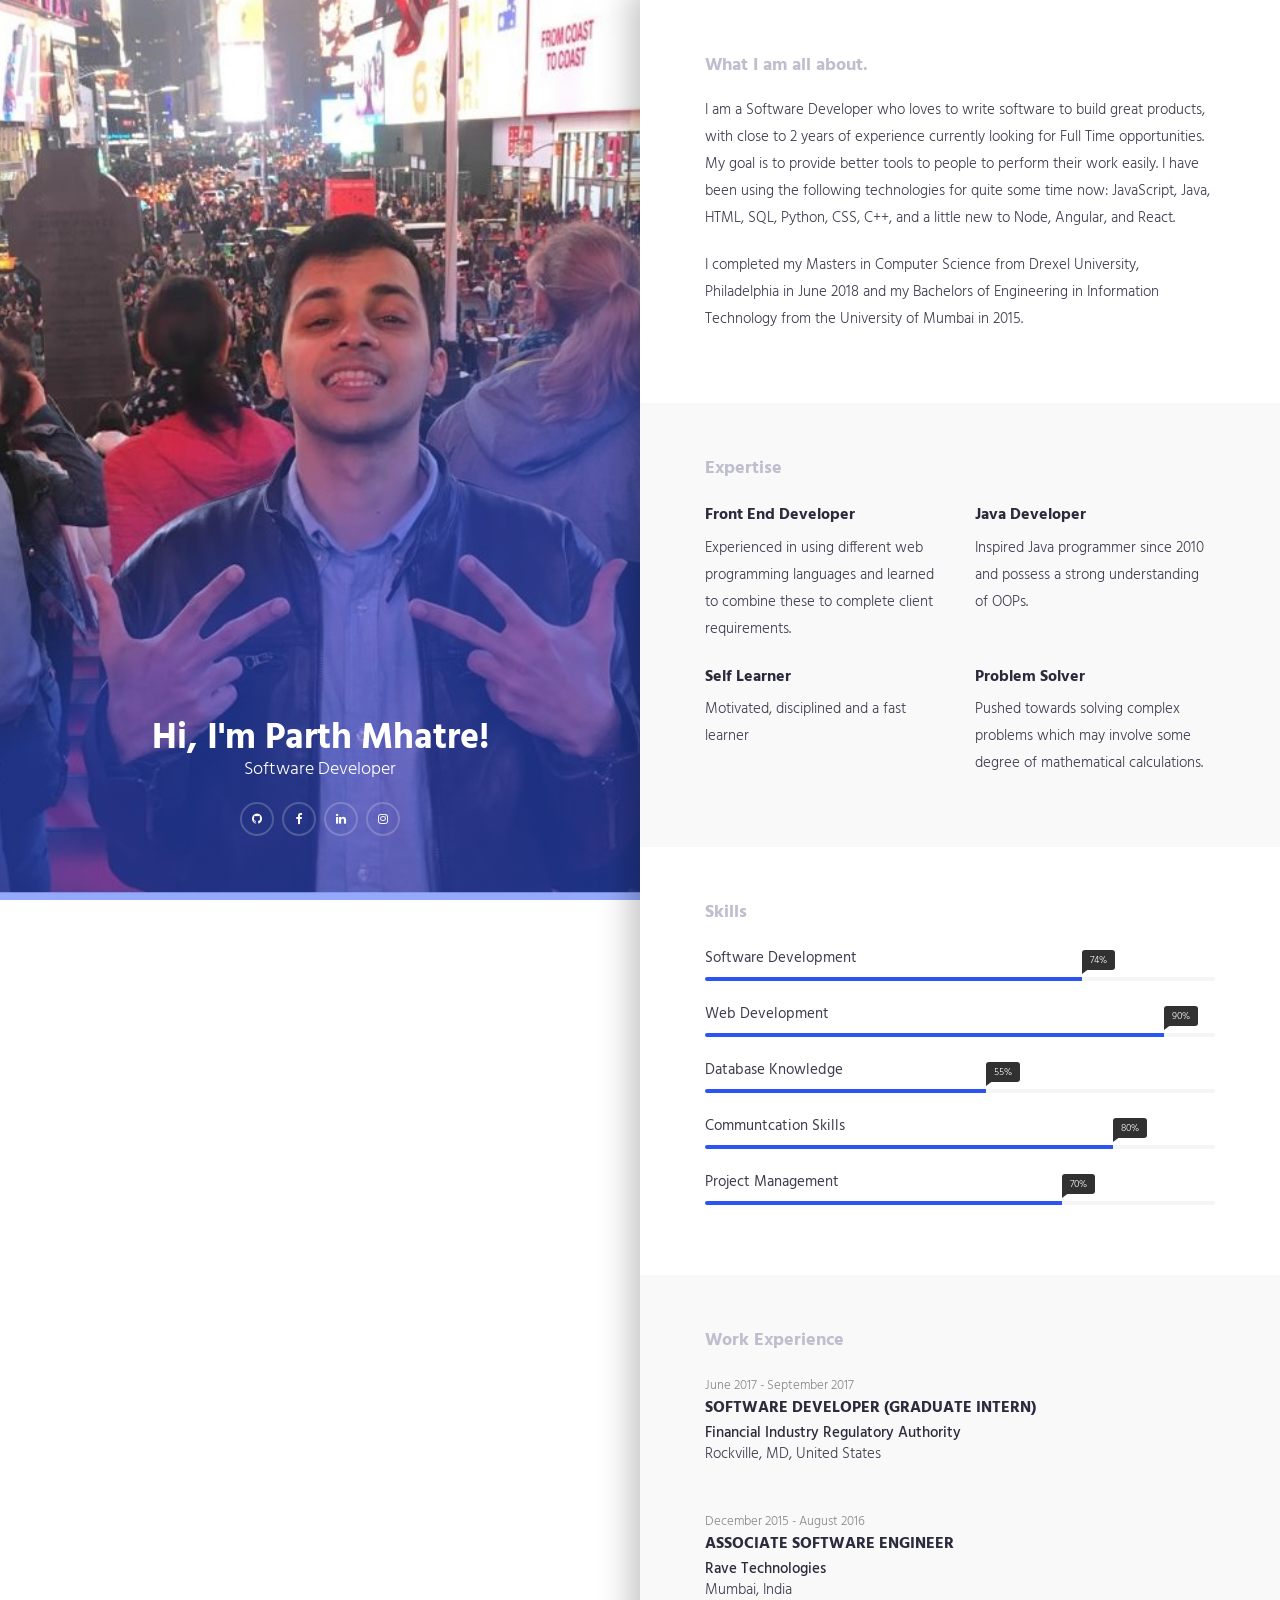
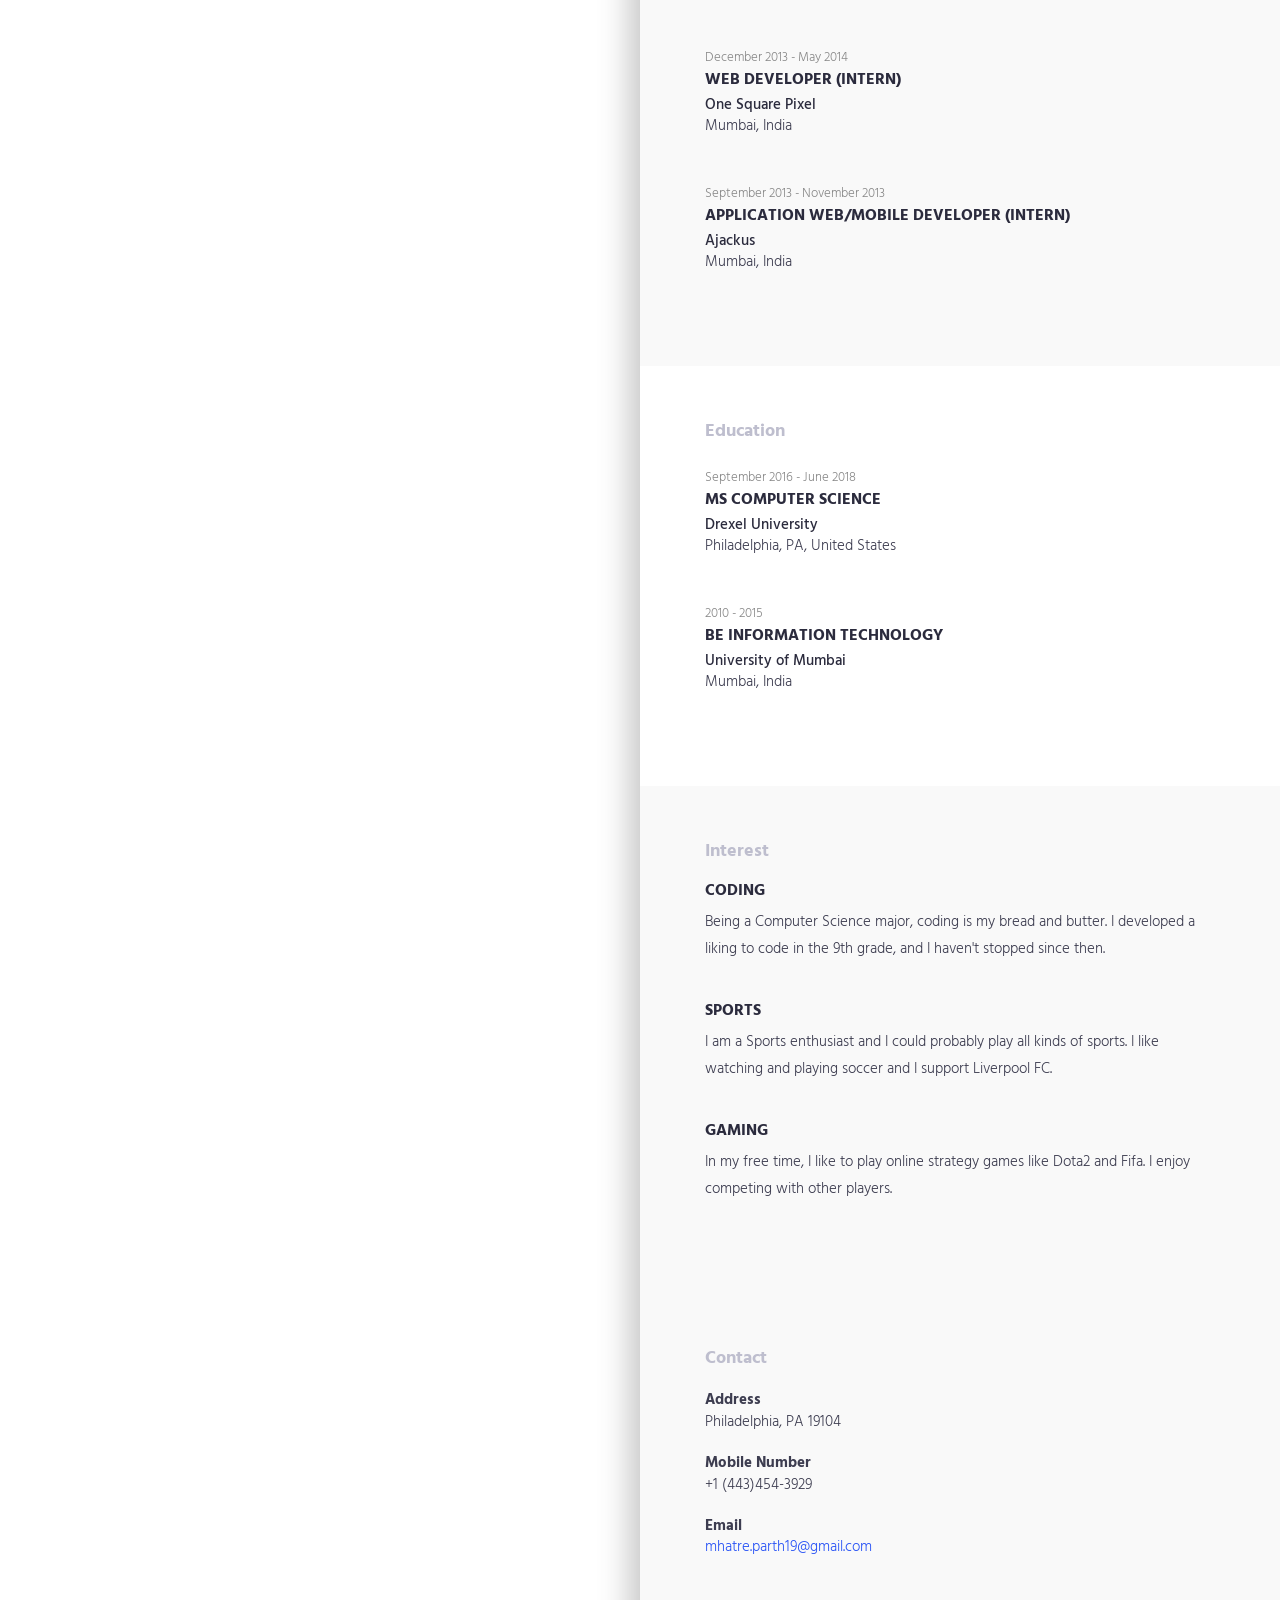
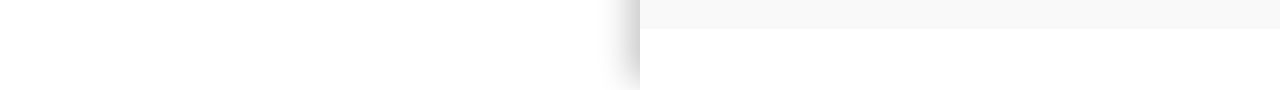
==== index.html @ d04bbd19 "Information change" ====
<!DOCTYPE html>
<html>
<head>
    <meta charset="utf-8">
    <meta http-equiv="X-UA-Compatible" content="IE=edge">
    <meta name="viewport" content="width=device-width, initial-scale=1">
    <!-- The above 3 meta tags *must* come first in the head; any other head content must come *after* these tags -->
    <title>Online CV - Parth Mhatre</title>

    <!-- favicon -->
    <link href="favicon.png" rel=icon>

    <!-- web-fonts -->
    <link href="https://fonts.googleapis.com/css?family=Hind:300,400,500,600,700" rel="stylesheet">

    <!-- font-awesome -->
    <link href="css/font-awesome.min.css" rel="stylesheet">

    <!-- Bootstrap -->
    <link href="css/bootstrap.min.css" rel="stylesheet">

    <!-- Style CSS -->
    <link href="css/style.css" rel="stylesheet">

    <!-- HTML5 shim and Respond.js for IE8 support of HTML5 elements and media queries -->
    <!-- WARNING: Respond.js doesn't work if you view the page via file:// -->
    <!--[if lt IE 9]>
    <script src="https://oss.maxcdn.com/html5shiv/3.7.2/html5shiv.min.js"></script>
    <script src="https://oss.maxcdn.com/respond/1.4.2/respond.min.js"></script>
    <![endif]-->
</head>
<body id="page-top" data-spy="scroll" data-target=".navbar">
<div id="main-wrapper">
<!-- Page Preloader -->
<div id="preloader">
    <div id="status">
        <div class="status-mes"></div>
    </div>
</div>

<div class="columns-block">
<div class="left-col-block blocks">
    <header class="header">
        <div class="content text-center">
            <h1>Hi, I'm Parth Mhatre!</h1>

            <p class="lead">Software Developer</p>
            <ul class="social-icon">
                <li><a href="https://www.github.com/parthmhatre"><i class="fa fa-github" aria-hidden="true"></i></a></li>
                <li><a href="https://www.facebook.com/parth.mhatre"><i class="fa fa-facebook" aria-hidden="true"></i></a></li>
                <li><a href="https://www.linkedin.com/in/parthmhatre"><i class="fa fa-linkedin" aria-hidden="true"></i></a></li>
                <li><a href="https://www.instagram.com/parthmhatre"><i class="fa fa-instagram" aria-hidden="true"></i></a></li>
            </ul>
        </div>
        <div class="profile-img"></div>
    </header>
    <!-- .header-->
</div>


<div class="right-col-block blocks">
<section class="intro section-wrapper">
    <div class="container-fluid">
        <div class="row">
            <div class="col-md-12">
                <div class="section-title">
                    <h2>What I am all about.</h2>
                </div>
            </div>
            <div class="col-md-12">
                <p>
                    I am a Software Developer who loves to write software to build great products, with close to 2 years of experience currently looking for Full Time opportunities. My goal is to provide better tools to people to perform their work easily. I have been using the following technologies for quite some time now: JavaScript, Java, HTML, SQL, Python, CSS, C++, and a little new to Node, Angular, and React. 

                </p>

                <p>
                    I completed my Masters in Computer Science from Drexel University, Philadelphia in June 2018 and my Bachelors of Engineering in Information Technology from the University of Mumbai in 2015. 
                </p>
            </div>
        </div>
    </div>
</section>


<section class="expertise-wrapper section-wrapper gray-bg">
    <div class="container-fluid">
        <div class="row">
            <div class="col-md-12">
                <div class="section-title">
                    <h2>Expertise</h2>
                </div>
            </div>
        </div>
        <!-- .row -->

        <div class="row">
            <div class="col-md-6">
                <div class="expertise-item">
                    <h3>Front End Developer</h3>
                    <p>Experienced in using different web programming languages and learned to combine these to complete client requirements.</p>
                </div>
            </div>
            <div class="col-md-6">
                <div class="expertise-item">
                    <h3>Java Developer</h3>
                    <p>Inspired Java programmer since 2010 and possess a strong understanding of OOPs.</p>
                </div>
            </div>
        </div>
        <!-- .row -->
        <div class="row">
            <div class="col-md-6">
                <div class="expertise-item">
                    <h3>Self Learner</h3>
                    <p>Motivated, disciplined and a fast learner</p>
                </div>
            </div>

            <div class="col-md-6">
                <div class="expertise-item">
                    <h3>Problem Solver</h3>
                    <p>Pushed towards solving complex problems which may involve some degree of mathematical calculations.</p>
                </div>
            </div>
        </div>
        <!-- .row -->
    </div>
    <!--.container-fluid-->
</section>
<!-- .expertise-wrapper -->

<section class="section-wrapper skills-wrapper">
    <div class="container-fluid">
        <div class="row">
            <div class="col-md-12">
                <div class="section-title">
                    <h2>Skills</h2>
                </div>
            </div>
        </div>
        <!--.row-->
        <div class="row">
            <div class="col-md-12">
                <div class="progress-wrapper">

                    <div class="progress-item">
                        <span class="progress-title">Software Development</span>

                        <div class="progress">
                            <div class="progress-bar" role="progressbar" aria-valuenow="74" aria-valuemin="0"
                                 aria-valuemax="100" style="width: 74%"><span class="progress-percent"> 74%</span>
                            </div>
                        </div>
                        <!-- .progress -->
                    </div>
                    <!-- .skill-progress -->


                    <div class="progress-item">
                        <span class="progress-title">Web Development</span>

                        <div class="progress">
                            <div class="progress-bar" role="progressbar" aria-valuenow="70" aria-valuemin="0"
                                 aria-valuemax="100" style="width: 90%"><span class="progress-percent"> 90%</span>
                            </div>
                        </div>
                        <!-- /.progress -->
                    </div>
                    <!-- /.skill-progress -->


                    <div class="progress-item">
                        <span class="progress-title">Database Knowledge</span>

                        <div class="progress">
                            <div class="progress-bar" role="progressbar" aria-valuenow="55" aria-valuemin="0"
                                 aria-valuemax="100" style="width: 55%;"><span class="progress-percent"> 55%</span>
                            </div>
                        </div>
                        <!-- /.progress -->
                    </div>
                    <!-- /.skill-progress -->

                    <div class="progress-item">
                        <span class="progress-title">Communtcation Skills</span>

                        <div class="progress">
                            <div class="progress-bar" role="progressbar" aria-valuenow="80" aria-valuemin="0"
                                 aria-valuemax="100" style="width: 80%;"><span class="progress-percent"> 80%</span>
                            </div>
                        </div>
                        <!-- /.progress -->
                    </div>
                    <!-- /.skill-progress -->
                    <div class="progress-item">
                        <span class="progress-title">Project Management</span>

                        <div class="progress">
                            <div class="progress-bar" role="progressbar" aria-valuenow="70" aria-valuemin="0"
                                 aria-valuemax="100" style="width: 70%;"><span class="progress-percent"> 70%</span>
                            </div>
                        </div>
                        <!-- .progress -->
                    </div>
                    <!-- .skill-progress -->

                </div>
                <!-- /.progress-wrapper -->
            </div>
        </div>
        <!--.row -->
    </div>
    <!-- .container-fluid -->
</section>
<!-- .skills-wrapper -->

<section class="section-wrapper section-experience gray-bg">
    <div class="container-fluid">
        <div class="row">
            <div class="col-md-12">
                <div class="section-title"><h2>Work Experience</h2></div>
            </div>
        </div>
        <!--.row-->
        <div class="row">
            <div class="col-md-12">
                <div class="content-item">
                    <small>June 2017 - September 2017</small>
                    <h3>Software Developer (Graduate Intern)</h3>
                    <h4>Financial Industry Regulatory Authority</h4>

                    <p>Rockville, MD, United States</p>
                </div>
                <!-- .experience-item -->
                <div class="content-item">
                    <small>December 2015 - August 2016</small>
                    <h3>Associate Software Engineer</h3>
                    <h4>Rave Technologies</h4>

                    <p>Mumbai, India</p>
                </div>
                <!-- .experience-item -->
                <div class="content-item">
                    <small>December 2013 - May 2014</small>
                    <h3>Web Developer (Intern)</h3>
                    <h4>One Square Pixel</h4>

                    <p>Mumbai, India</p>
                </div>
                <!-- .experience-item -->
                <div class="content-item">
                    <small>September 2013 - November 2013</small>
                    <h3>Application Web/Mobile Developer (Intern)</h3>
                    <h4>Ajackus</h4>

                    <p>Mumbai, India</p>
                </div>
                <!-- .experience-item -->
            </div>
        </div>
        <!--.row-->
    </div>
    <!-- .container-fluid -->

</section>
<!-- .section-experience -->

<section class="section-wrapper section-education">
    <div class="container-fluid">
        <div class="row">
            <div class="col-md-12">
                <div class="section-title"><h2>Education</h2></div>
            </div>
        </div>
        <!--.row-->
        <div class="row">
            <div class="col-md-12">
                <div class="content-item">
                    <small>September 2016 - June 2018</small>
                    <h3>MS Computer Science</h3>
                    <h4>Drexel University</h4>

                    <p>Philadelphia, PA, United States</p>
                </div>
                <!-- .experience-item -->
                <div class="content-item">
                    <small>2010 - 2015</small>
                    <h3>BE Information Technology</h3>
                    <h4>University of Mumbai</h4>

                    <p>Mumbai, India</p>
                </div>
                <!-- .experience-item -->
            </div>
        </div>
        <!--.row-->
    </div>
    <!-- .container-fluid -->

</section>
<!-- .section-education -->

<section class="section-wrapper section-interest gray-bg">
    <div class="container-fluid">
        <div class="row">
            <div class="col-md-12">
                <div class="section-title">
                    <h2>Interest</h2>
                </div>
            </div>
        </div>
        <!-- .row -->

        <div class="row">
            <div class="col-md-12">
                <div class="content-item">
                    <h3>Coding</h3>

                    <p>Being a Computer Science major, coding is my bread and butter. I developed a liking to code in the 9th grade, and I haven't stopped since then. </p>
                </div>

                <div class="content-item">
                    <h3>Sports</h3>

                    <p>I am a Sports enthusiast and I could probably play all kinds of sports. I like watching and playing soccer and I support Liverpool FC.</p>

                </div>
                
                <div class="content-item">
                    <h3>Gaming</h3>

                    <p>In my free time, I like to play online strategy games like Dota2 and Fifa. I enjoy competing with other players. </p>
                </div>

            </div>
        </div>
        <!-- .row -->

    </div>
</section>
<!-- .section-publications -->

<section class="section-contact section-wrapper gray-bg">
    <div class="container-fluid">
        <div class="row">
            <div class="col-md-12">
                <div class="section-title">
                    <h2>Contact</h2>
                </div>
            </div>
        </div>
        <!--.row-->
        <div class="row">
            <div class="col-md-12">
                <address>
                    <strong>Address</strong><br>
                    Philadelphia, PA 19104
                </address>
                <address>
                    <strong>Mobile Number</strong><br>
                    +1 (443)454-3929
                </address>

                <address>
                    <strong>Email</strong><br>
                    <a href="mailto:mhatre.parth19@gmail.com">mhatre.parth19@gmail.com</a>
                </address>
            </div>
        </div>
        <!--.row-->
    </div>
    <!--.container-fluid-->
</section>
<!--.section-contact-->

<footer class="footer">
    <div class="copyright-section">
        <div class="container-fluid">
            <div class="row">
                <div class="col-md-12">
                    
                </div>
            </div>
            <!--.row-->
        </div>
        <!-- .container-fluid -->
    </div>
    <!-- .copyright-section -->
</footer>
<!-- .footer -->
</div>
<!-- .right-col-block -->
</div>
<!-- .columns-block -->
</div>
<!-- #main-wrapper -->

<!-- jquery -->
<script src="js/jquery-2.1.4.min.js"></script>

<!-- Bootstrap -->
<script src="js/bootstrap.min.js"></script>
<script src="js/scripts.js"></script>
</body>
</html>
---- css/style.css ----
/*
Template Name: Online CV
Description: HTML5 / CSS3 One Page
Version: 1.0
Author: themehippo.com
*/

/*------------------------------------------------------------------
# [Color codes]

# Body  (text): #3a4750
# Heading Color #444444
# Theme Color (link color) #82b541
# Mid grey (sub header) #f4f4f4
# Background Color #ffffff
# -------------------------------------------------------------------*/

body {
    font-family : 'Hind', sans-serif;
    font-size   : 15px;
    line-height : 1.8em;
    color       : #3d3d50;
    font-weight : 300;
    background  : #ffffff;
    }

/* --------------------------------------
 * Global Typography
 *------------------------------------------*/

h1, h2, h3, h4, h5, h6 {
    margin : 0 0 15px;
    color  : #2b2b3d;
    }

h1 {
    font-size   : 26px;
    line-height : 1.8em;
    font-weight : 700;
    }

h2 {
    font-size   : 18px;
    line-height : 1.8em;
    font-weight : 700;
    }

h3 {
    font-size   : 16px;
    line-height : 1.8em;
    font-weight : 500;
    }

h4 {
    font-size   : 15px;
    line-height : 1.8em;
    font-weight : 500;
    }

h5 {
    font-size   : 15px;
    line-height : 1.5em;
    font-weight : 500;
    }

h6 {
    font-size   : 15px;
    line-height : 1.5em;
    }

/* --------------------------------------
 * LINK STYLE
 *------------------------------------------*/
a {
    color              : #2a54f5;
    text-decoration    : none;
    -webkit-transition : all 0.3s ease 0s;
    -moz-transition    : all 0.3s ease 0s;
    -o-transition      : all 0.3s ease 0s;
    transition         : all 0.3s ease 0s;
    }

a,
a:active,
a:focus,
a:active {
    text-decoration : none;
    outline         : none
    }

a:hover,
a:focus {
    text-decoration : none;
    color           : #2a54f5;
    }

p {
    margin-bottom : 20px;
    }

ul {
    margin     : 0;
    padding    : 0;
    list-style : none;
    }

/*------------------
 * Button Style
 *------------------*/
.btn {
    padding        : 14px 30px 11px;
    margin-bottom  : 0;
    font-size      : 14px;
    font-weight    : 500;
    border-radius  : 0;
    border         : 0;
    text-transform : uppercase;
    }

.btn-lg {
    font-weight : 700;
    font-size   : 24px;
    padding     : 15px 30px;
    }

/*btn-primary*/
.btn-primary {
    background-color : #2a54f5;
    }

.btn-primary:hover,
.btn-primary:focus,
.btn-primary:active:focus {
    background : #1e3eb5;
    }

/*btn-default*/
.btn-default {
    color            : #2a54f5;
    background-color : transparent;
    border           : 2px solid #2a54f5;
    }

.btn-default:hover,
.btn-default:focus,
.btn-default:active:focus {
    background   : #2a54f5;
    color        : #ffffff;
    border-color : #2a54f5;
    }

button:focus,
.btn:focus,
.btn:active:focus {
    outline : none;
    }

/* --------------------
 * Column Block
 * -------------------*/

.columns-block {
    flex-wrap         : wrap;
    display           : -webkit-box;
    display           : -moz-box;
    display           : -ms-flexbox;
    display           : -webkit-flex;
    display           : flex;
    -webkit-flex-flow : row wrap;
    justify-content   : space-around;
    }

.blocks {
    box-sizing : border-box;
    }

.left-col-block {
    width      : 50%;
    text-align : center;
    overflow   : hidden;
    position   : fixed;
    left       : 0;
    }

.right-col-block {
    width      : 50%;
    position   : absolute;
    right      : 0;
    box-shadow : -10px -10px 30px rgba(0, 0, 0, 0.23);
    }

@media (max-width : 600px) {
    .left-col-block {
        width    : 100%;
        position : relative;
        }

    .right-col-block {
        width      : 100%;
        position   : relative;
        box-shadow : none;
        }
    }

/* --------------------
 * Section Background
 * -------------------*/

.gray-bg {
    background-color : #f9f9f9;
    }

/* --------------------
 *  main Wrapper
 * -------------------*/
#main-wrapper {
    background : #ffffff;
    overflow   : hidden;
    }

/*-------------------
 * Section Wrapper
 *-------------------*/
.section-wrapper {
    padding : 50px;
    }

@media (max-width : 480px) {
    .section-wrapper {
        padding : 30px 20px;
        }
    }

/*---------------------------
* Section Title
*---------------------------*/
.section-title {
    margin-bottom : 15px;
    }

.section-title h2 {
    margin-bottom : 5px;
    color         : #bebece;
    }

/*-----------------------------
 * NAVIGATION & HEADER STYLE
 *-------------------------------*/

.header {
    padding        : 0;
    margin         : 0;
    height         : 100vh;
    vertical-align : middle;
    position       : relative;
    }

.header .profile-img {
    position            : absolute;
    top                 : 0;
    left                : 0;
    z-index             : -1;
    width               : 100%;
    height              : 100%;
    background-image    : url(../img/img-profile.jpeg);
    background-size     : cover;
    background-position : center top;
    }

.header .profile-img:before {
    content    : "";
    position   : absolute;
    left       : 0;
    top        : 0;
    right      : 0;
    bottom     : 0;
    background : linear-gradient(
            -30deg,
            rgba(42, 84, 245, 0.5) 0%,
            rgba(42, 84, 245, 0.5) 40%,
            transparent 60%,
            transparent 100%
    );

    }

.header .content {
    position : absolute;
    bottom   : 0;
    left     : 0;
    right    : 0;
    width    : 100%;
    margin   : 0 auto;
    padding  : 10%;
    }

.header .content h1 {
    font-size   : 36px;
    color       : #ffffff;
    line-height : 1;
    margin      : 0;
    }

.header .content p {
    font-size : 18px;
    color     : #ffffff;
    }

.header .btn {
    margin-top : 40px;
    }

.header .content .social-icon {
    margin  : 0;
    padding : 0;
    display : block;
    }

.header .content .social-icon li {
    display : inline-block;
    margin  : 0 2px;
    }

.header .content .social-icon li a {
    display       : block;
    font-size     : 12px;
    color         : #ffffff;
    width         : 34px;
    height        : 34px;
    line-height   : 33px;
    text-align    : center;
    border-radius : 100%;
    border        : 2px solid rgba(255, 255, 255, .2);
    }

.header .content .social-icon li a:hover {
    border-color : #ffffff;
    }

@media (max-width : 600px) {
    .header .profile-img {
        z-index : 1;
        }

    .header .content {
        z-index : 2;
        }
    }

/*-------------------
 * Intro
 *-------------------*/

.intro {
    }

/*-------------------
 * Expertise
 *-------------------*/
.expertise-item {
    margin-bottom : 20px;
    }

.expertise-item h3 {
    margin-bottom : 5px;
    font-weight   : 700;
    }

/*-------------------
 * Skills Progressbar
 *-------------------*/

.progress-item {
    position : relative;
    }

.progress-item .progress-title {
    font-size     : 15px;
    font-weight   : 400;
    display       : inline-block;
    margin-bottom : 5px;
    }

.progress-item .progress {
    height        : 4px;
    box-shadow    : none;
    border-radius : 5px;
    }

.progress-item .progress-bar {
    background-color : #2a54f5;
    box-shadow       : none;
    text-align       : right;
    }

.progress-item .progress-percent {
    font-size        : 10px;
    background-color : #313131;
    position         : absolute;
    top              : 5px;
    padding          : 0 8px;
    border-radius    : 3px;
    }

.progress-item .progress-percent::before {
    content      : "";
    position     : absolute;
    left         : 0;
    bottom       : -4px;
    border-top   : 6px solid #313131;
    border-right : 8px solid transparent;
    }

/*-------------------
 * Portfolio
 *-------------------*/

.portfolio-item {
    position      : relative;
    display       : block;
    margin-bottom : 30px;
    }

.portfolio-item .portfolio-thumb img {
    height    : auto;
    display   : block;
    max-width : 100%;
    }

.portfolio-item .portfolio-info {
    position   : absolute;
    bottom     : 0;
    padding    : 30px 15px 5px;
    width      : 100%;
    background : -webkit-linear-gradient(
            top,
            transparent 0%,
            rgba(0, 0, 0, 0.5) 100%
    );
    }

.portfolio-item .portfolio-info h3 {
    margin      : 0;
    line-height : 1;
    color       : #ffffff;
    }

.portfolio-item .portfolio-info small {
    color : #ffffff;
    }

.portfolio-item:hover .portfolio-info {
    background : -webkit-linear-gradient(
            top,
            transparent 0%,
            rgba(42, 84, 245, 0.5) 100%
    );
    }

/*-------------------
 * Content Item
 *-------------------*/

.content-item {
    margin-bottom : 40px;
    }

.content-item h3 {
    margin         : 0 0 10px;
    line-height    : 1;
    font-weight    : bold;
    text-transform : uppercase;
    }

.content-item h4 {
    margin      : 0;
    line-height : 1;
    }

.content-item small {
    color : #888888;
    }

/*-------------------
 * Contact
 *-------------------*/

.feedback-form {
    margin-top : 50px;
    }

/*-------------------
 * Form Style
 *-------------------*/
.form-control {
    height        : 50px;
    padding       : 0 20px;
    font-size     : 13px;
    line-height   : 50px;
    color         : #969595;
    border        : 1px solid #cccccc;
    border-radius : 0;
    box-shadow    : none;
    box-sizing    : border-box;
    }

.form-control:focus,
.form-control:active {
    box-shadow : none;
    }

/* --------------------------------------------
 *   Footer
 *---------------------------------------------- */

/* Copyright */

.footer {
    padding : 30px 50px;
    }

.footer .copyright-section {
    font-size : 13px;
    color     : #888888;

    }

.footer .copyright-section .copytext {
    font-weight : 400;
    display     : block;
    }

@media (max-width : 480px) {
    .footer {
        padding : 10px 20px;
        }
    }

/* ====================
 * Preloader
 * ====================*/
#preloader {
    background : #2a54f5;
    bottom     : 0;
    left       : 0;
    position   : fixed;
    right      : 0;
    top        : 0;
    z-index    : 9999;
    }

#status,
.status-mes {
    background-image    : url(../img/puff.svg);
    background-position : center;
    background-repeat   : no-repeat;
    height              : 200px;
    left                : 50%;
    margin              : -100px 0 0 -100px;
    position            : absolute;
    top                 : 50%;
    width               : 200px;
    }

.status-mes {
    background : none;
    left       : 0;
    margin     : 0;
    text-align : center;
    top        : 65%;
    }
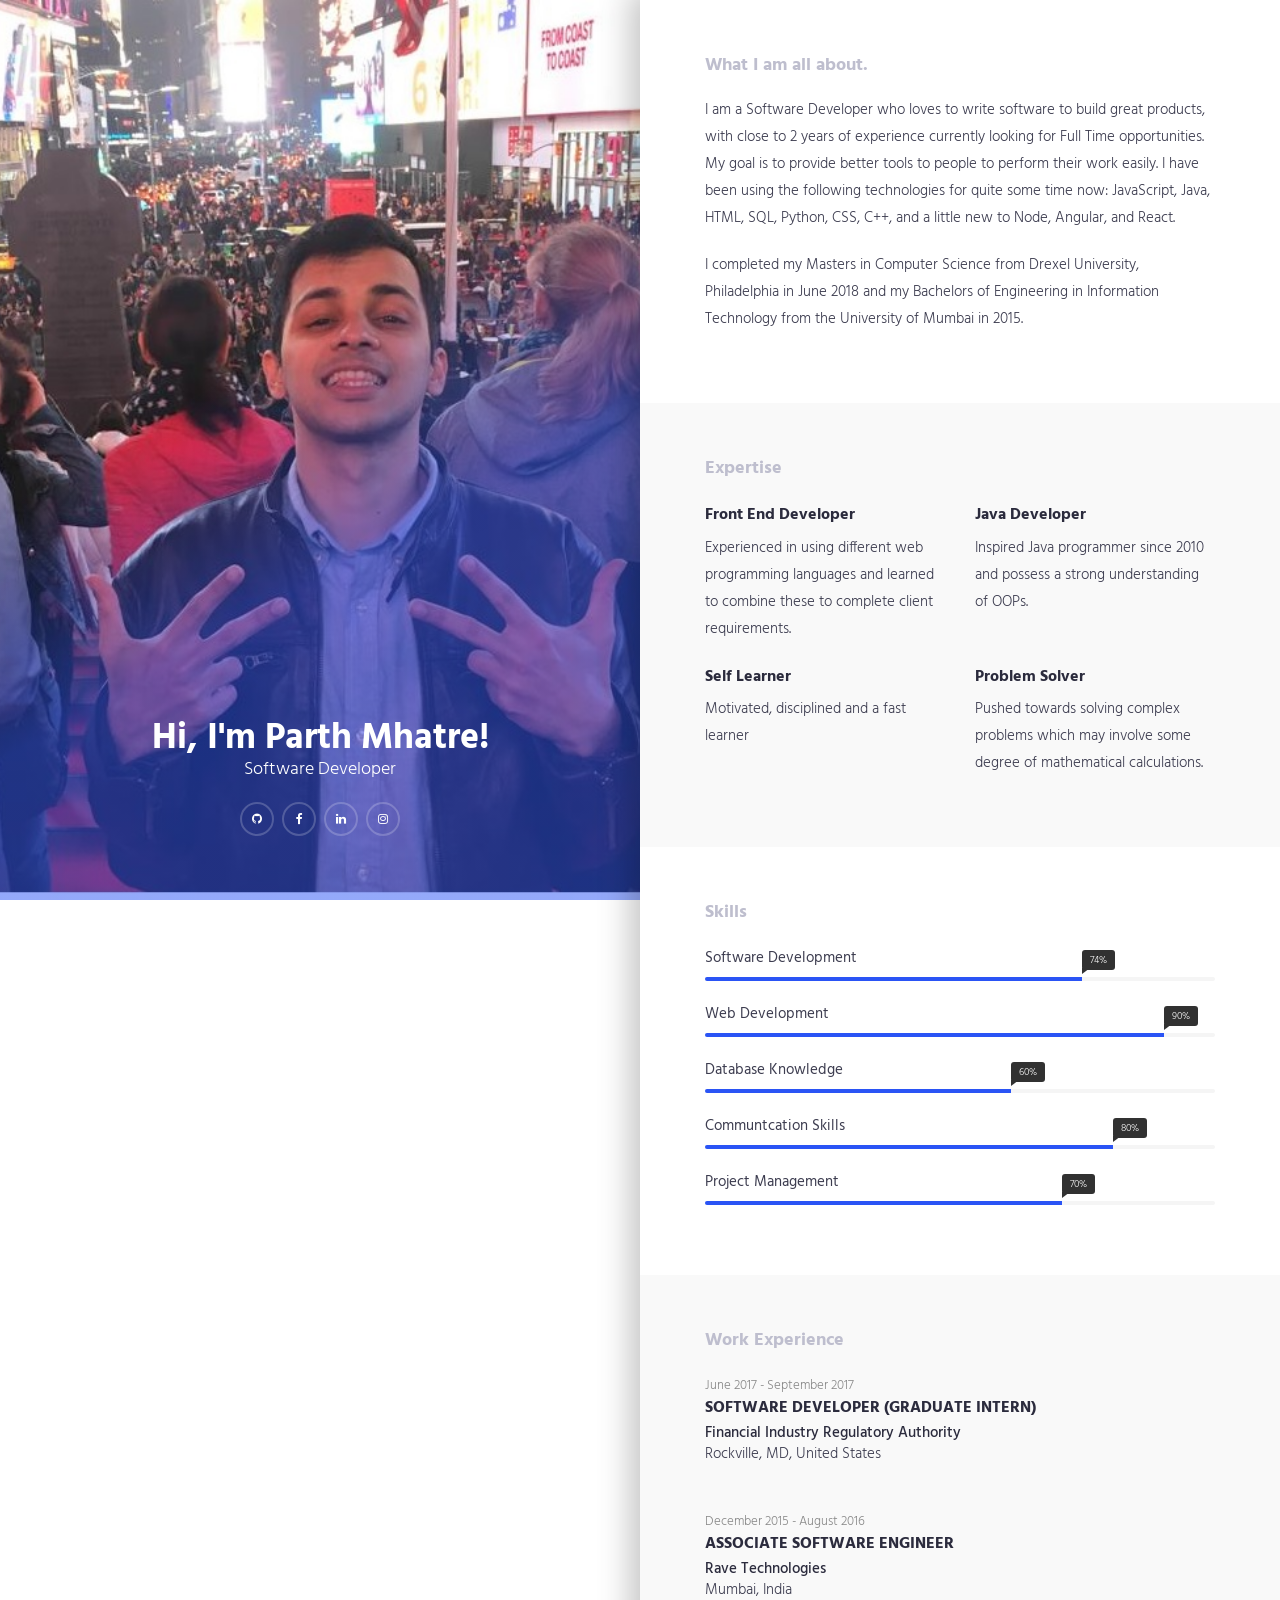
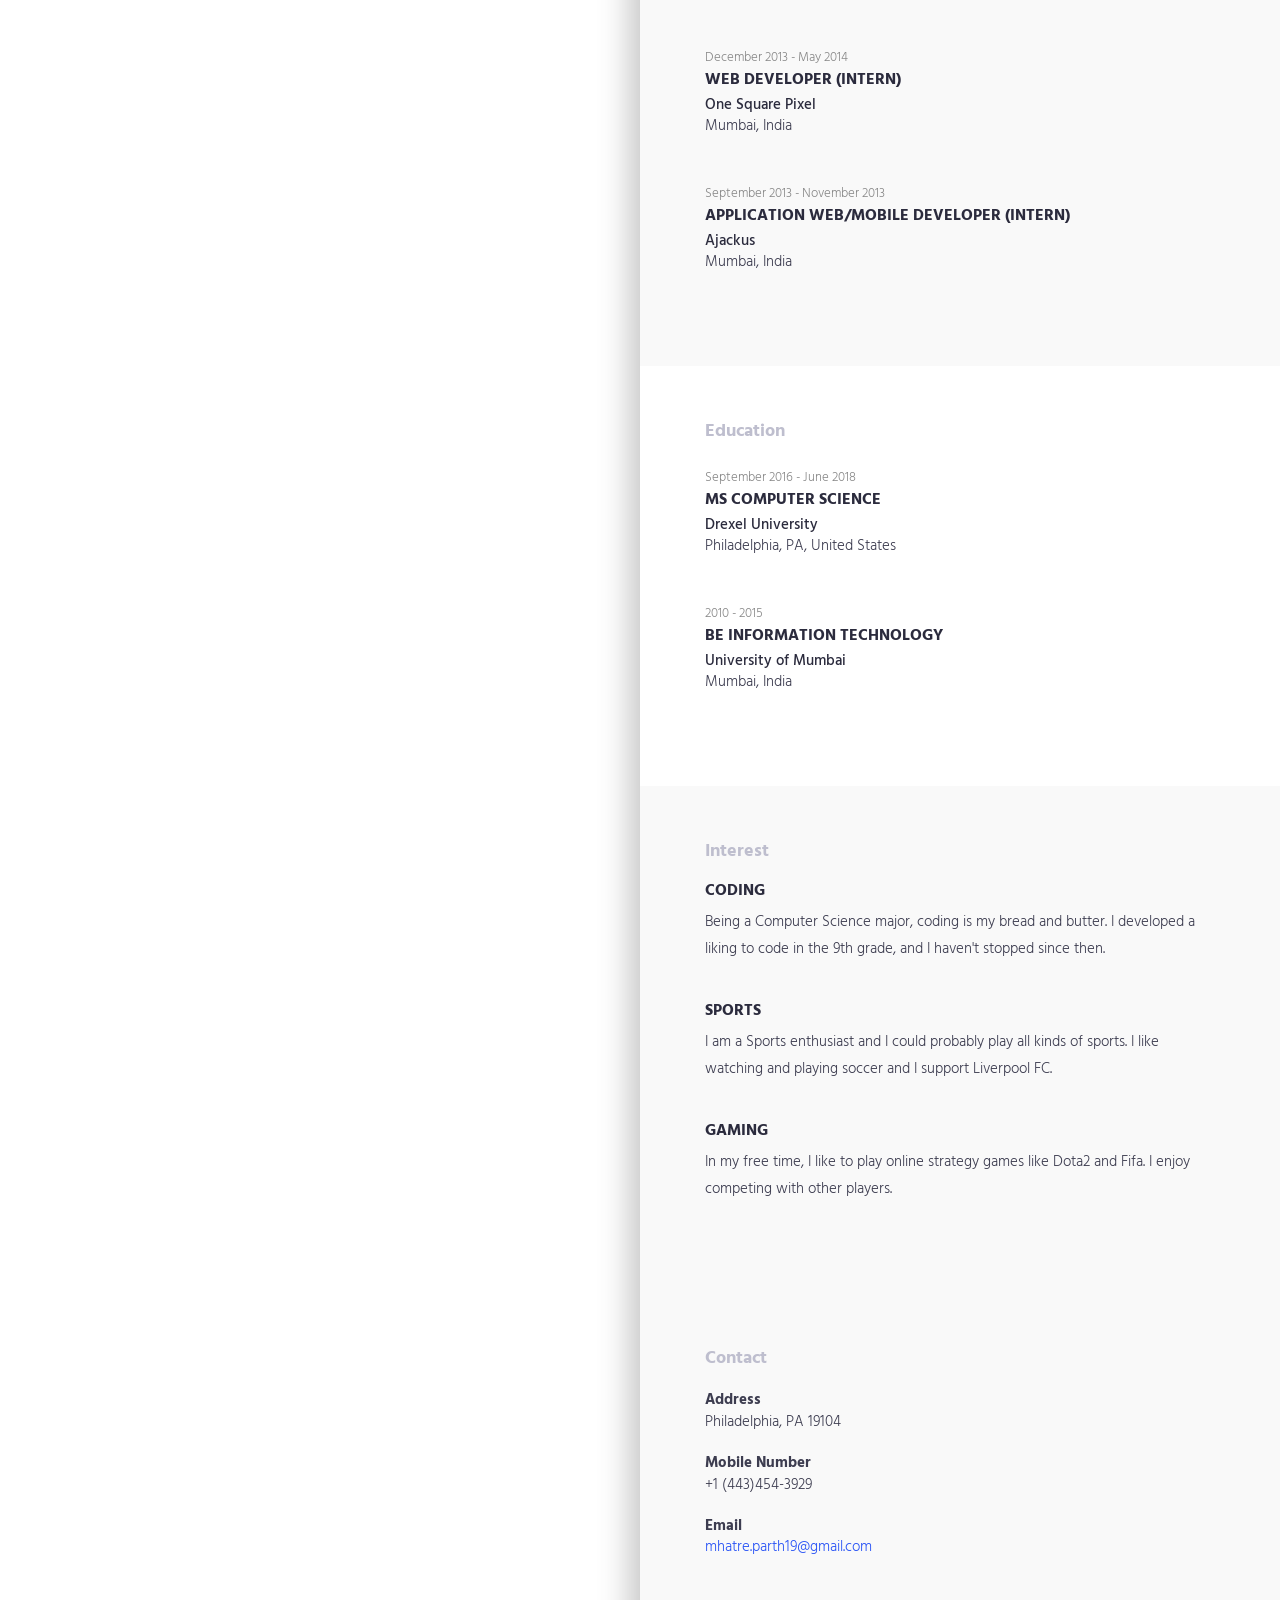
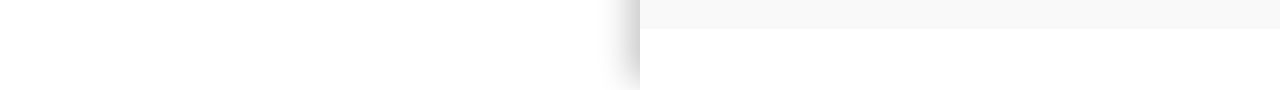
==== commit 7c32ede5: "Some common changes" ====
--- a/index.html
+++ b/index.html
@@ -1,6 +1,16 @@
 <!DOCTYPE html>
 <html>
 <head>
+    <!-- Global site tag (gtag.js) - Google Analytics -->
+    <script async src="https://www.googletagmanager.com/gtag/js?id=UA-123128920-1"></script>
+    <script>
+      window.dataLayer = window.dataLayer || [];
+      function gtag(){dataLayer.push(arguments);}
+      gtag('js', new Date());
+
+      gtag('config', 'UA-123128920-1');
+    </script>
+
     <meta charset="utf-8">
     <meta http-equiv="X-UA-Compatible" content="IE=edge">
     <meta name="viewport" content="width=device-width, initial-scale=1">
@@ -160,7 +170,7 @@
                         <span class="progress-title">Web Development</span>
 
                         <div class="progress">
-                            <div class="progress-bar" role="progressbar" aria-valuenow="70" aria-valuemin="0"
+                            <div class="progress-bar" role="progressbar" aria-valuenow="90" aria-valuemin="0"
                                  aria-valuemax="100" style="width: 90%"><span class="progress-percent"> 90%</span>
                             </div>
                         </div>
@@ -173,8 +183,8 @@
                         <span class="progress-title">Database Knowledge</span>
 
                         <div class="progress">
-                            <div class="progress-bar" role="progressbar" aria-valuenow="55" aria-valuemin="0"
-                                 aria-valuemax="100" style="width: 55%;"><span class="progress-percent"> 55%</span>
+                            <div class="progress-bar" role="progressbar" aria-valuenow="60" aria-valuemin="0"
+                                 aria-valuemax="100" style="width: 60%;"><span class="progress-percent"> 60%</span>
                             </div>
                         </div>
                         <!-- /.progress -->
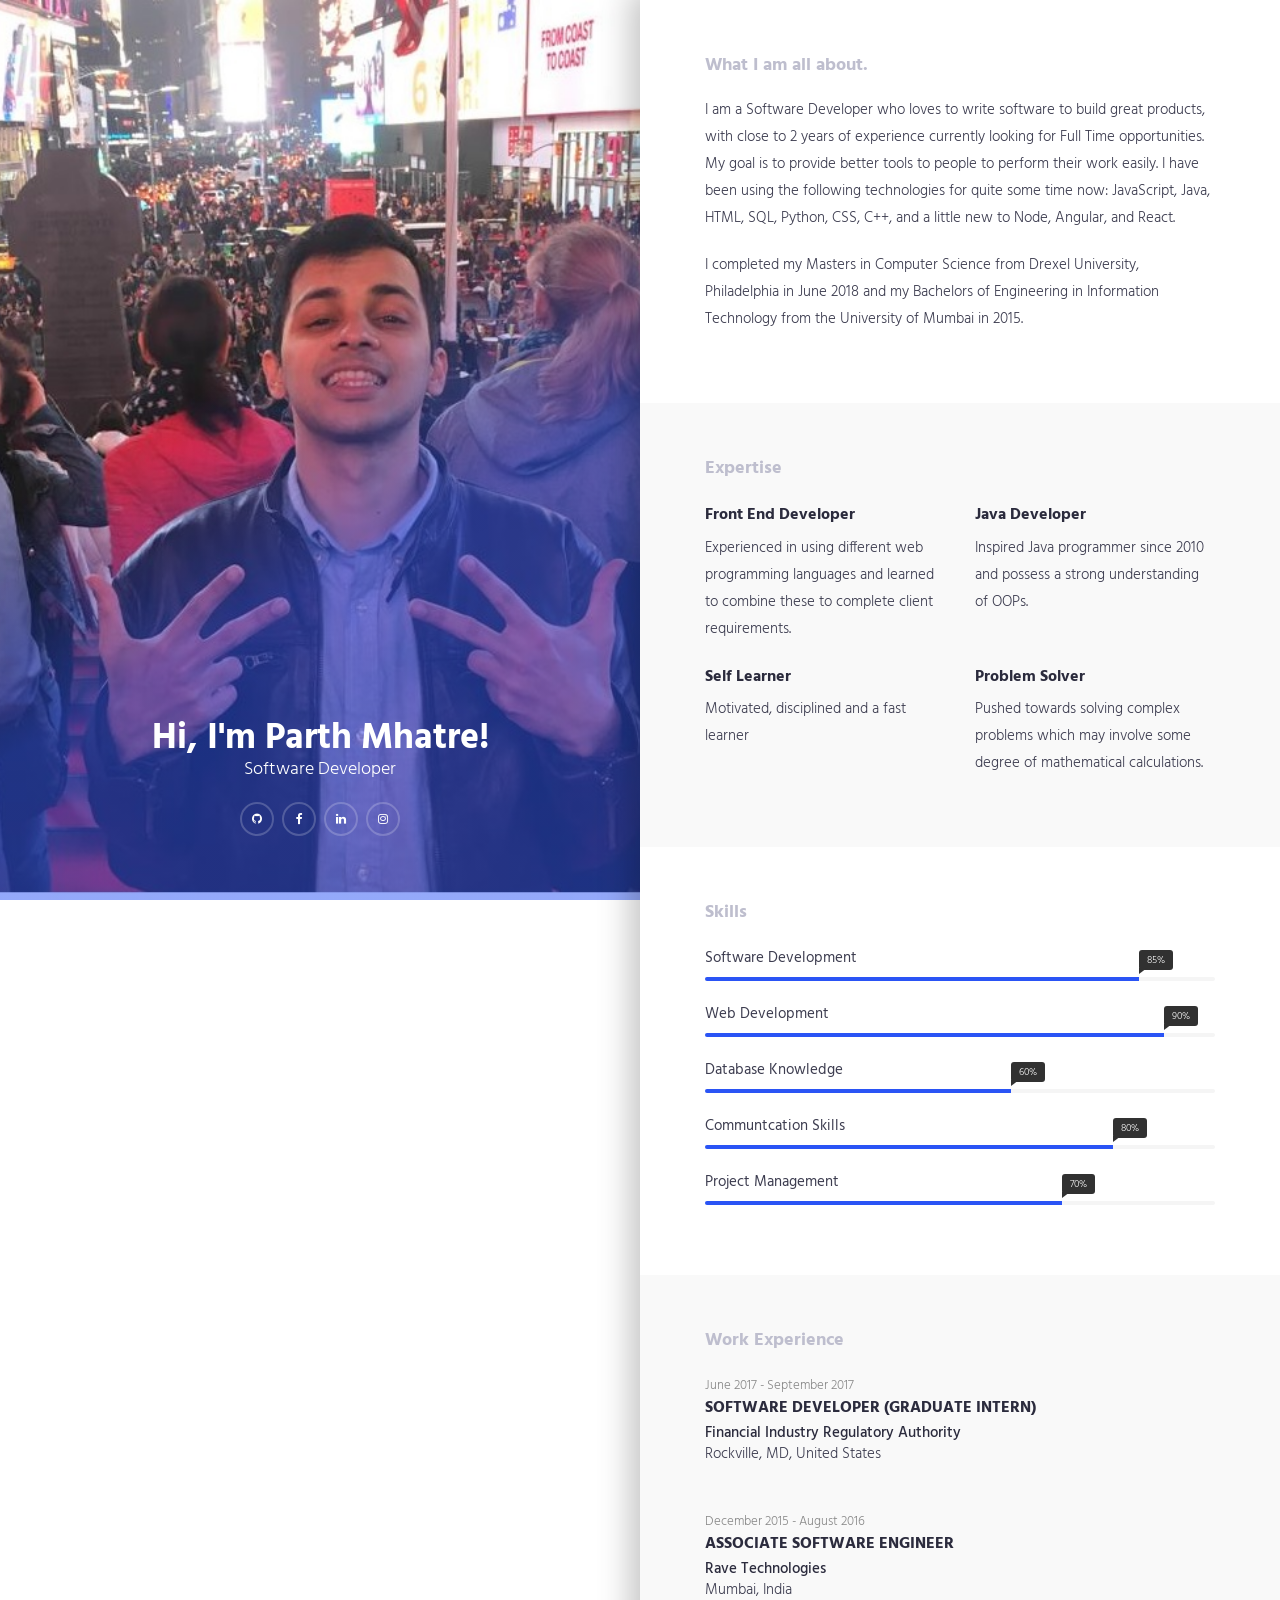
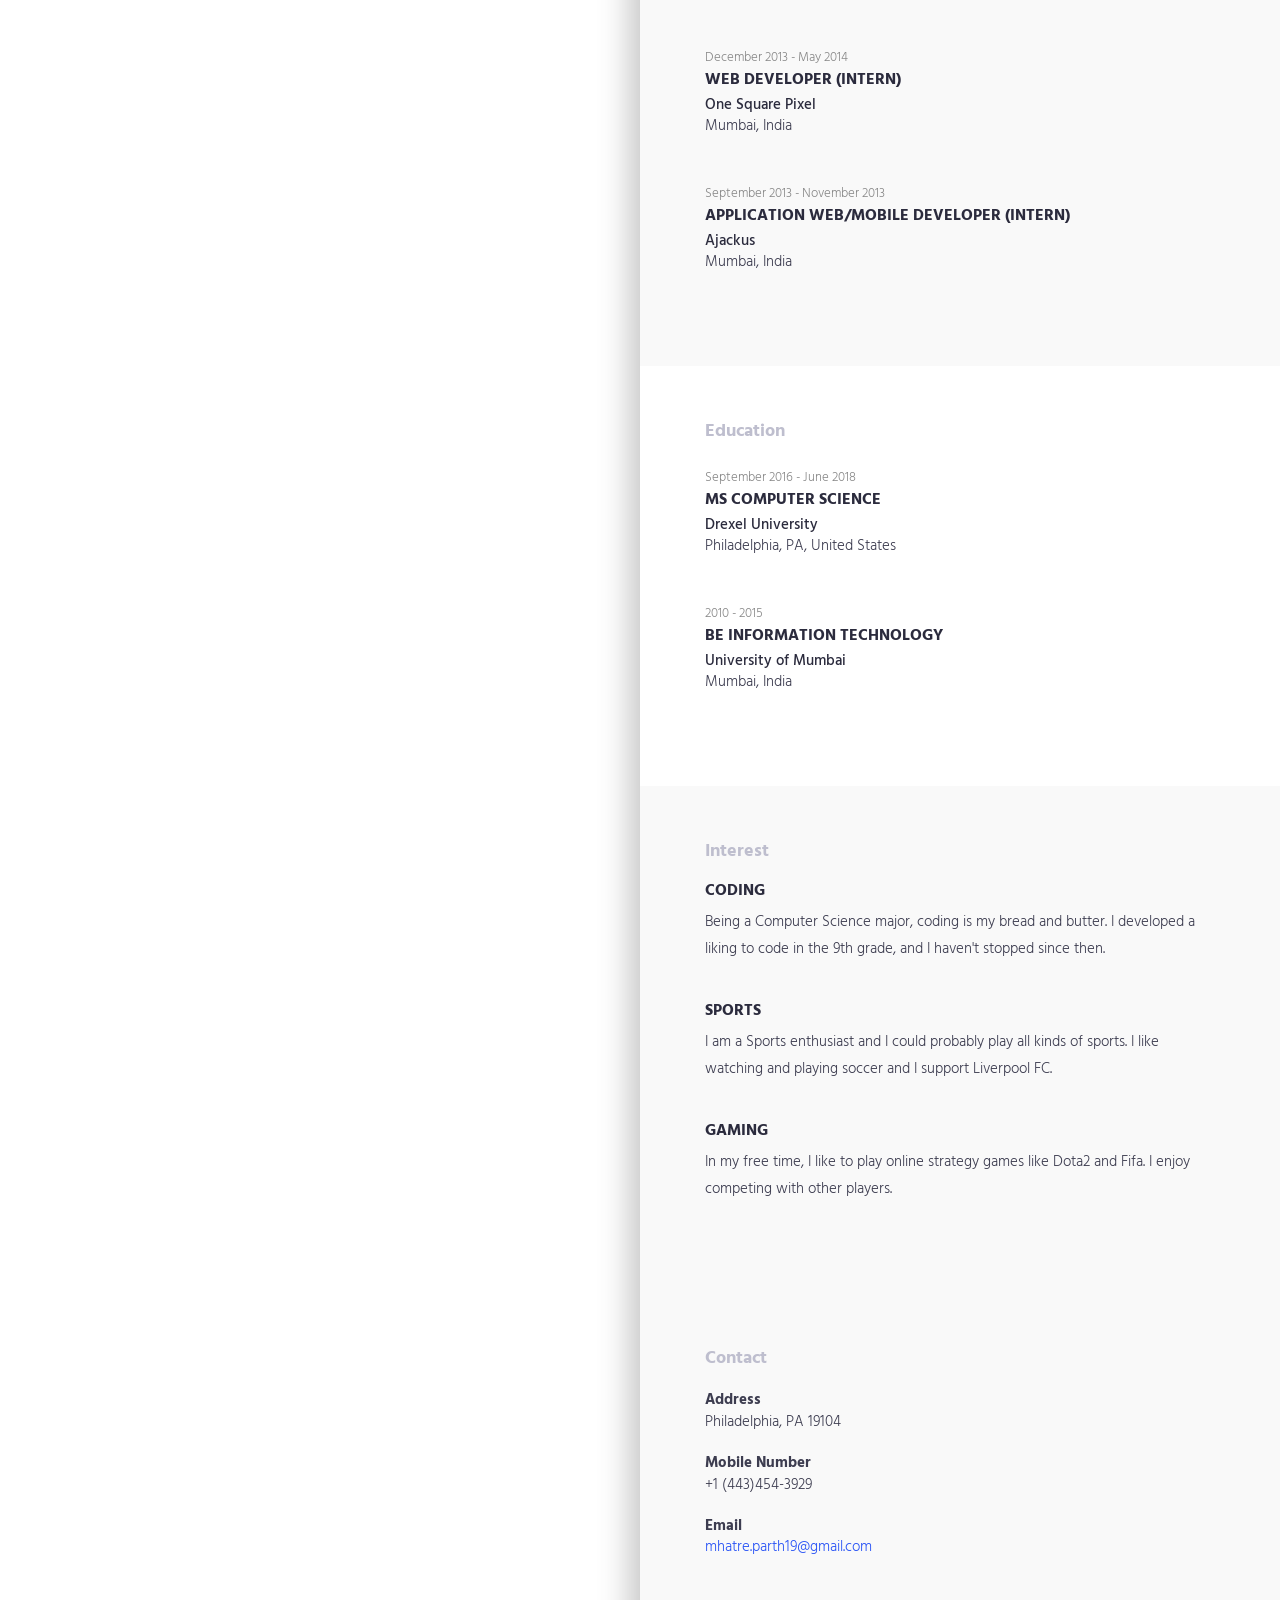
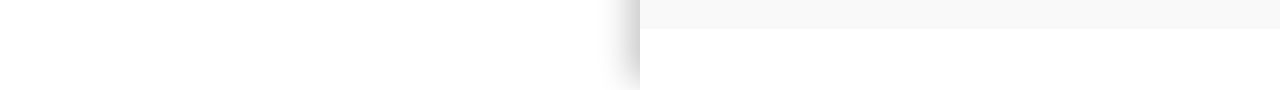
==== commit b2e26e19: "Some common changes" ====
--- a/index.html
+++ b/index.html
@@ -157,8 +157,8 @@
                         <span class="progress-title">Software Development</span>
 
                         <div class="progress">
-                            <div class="progress-bar" role="progressbar" aria-valuenow="74" aria-valuemin="0"
-                                 aria-valuemax="100" style="width: 74%"><span class="progress-percent"> 74%</span>
+                            <div class="progress-bar" role="progressbar" aria-valuenow="85" aria-valuemin="0"
+                                 aria-valuemax="100" style="width: 85%"><span class="progress-percent"> 85%</span>
                             </div>
                         </div>
                         <!-- .progress -->
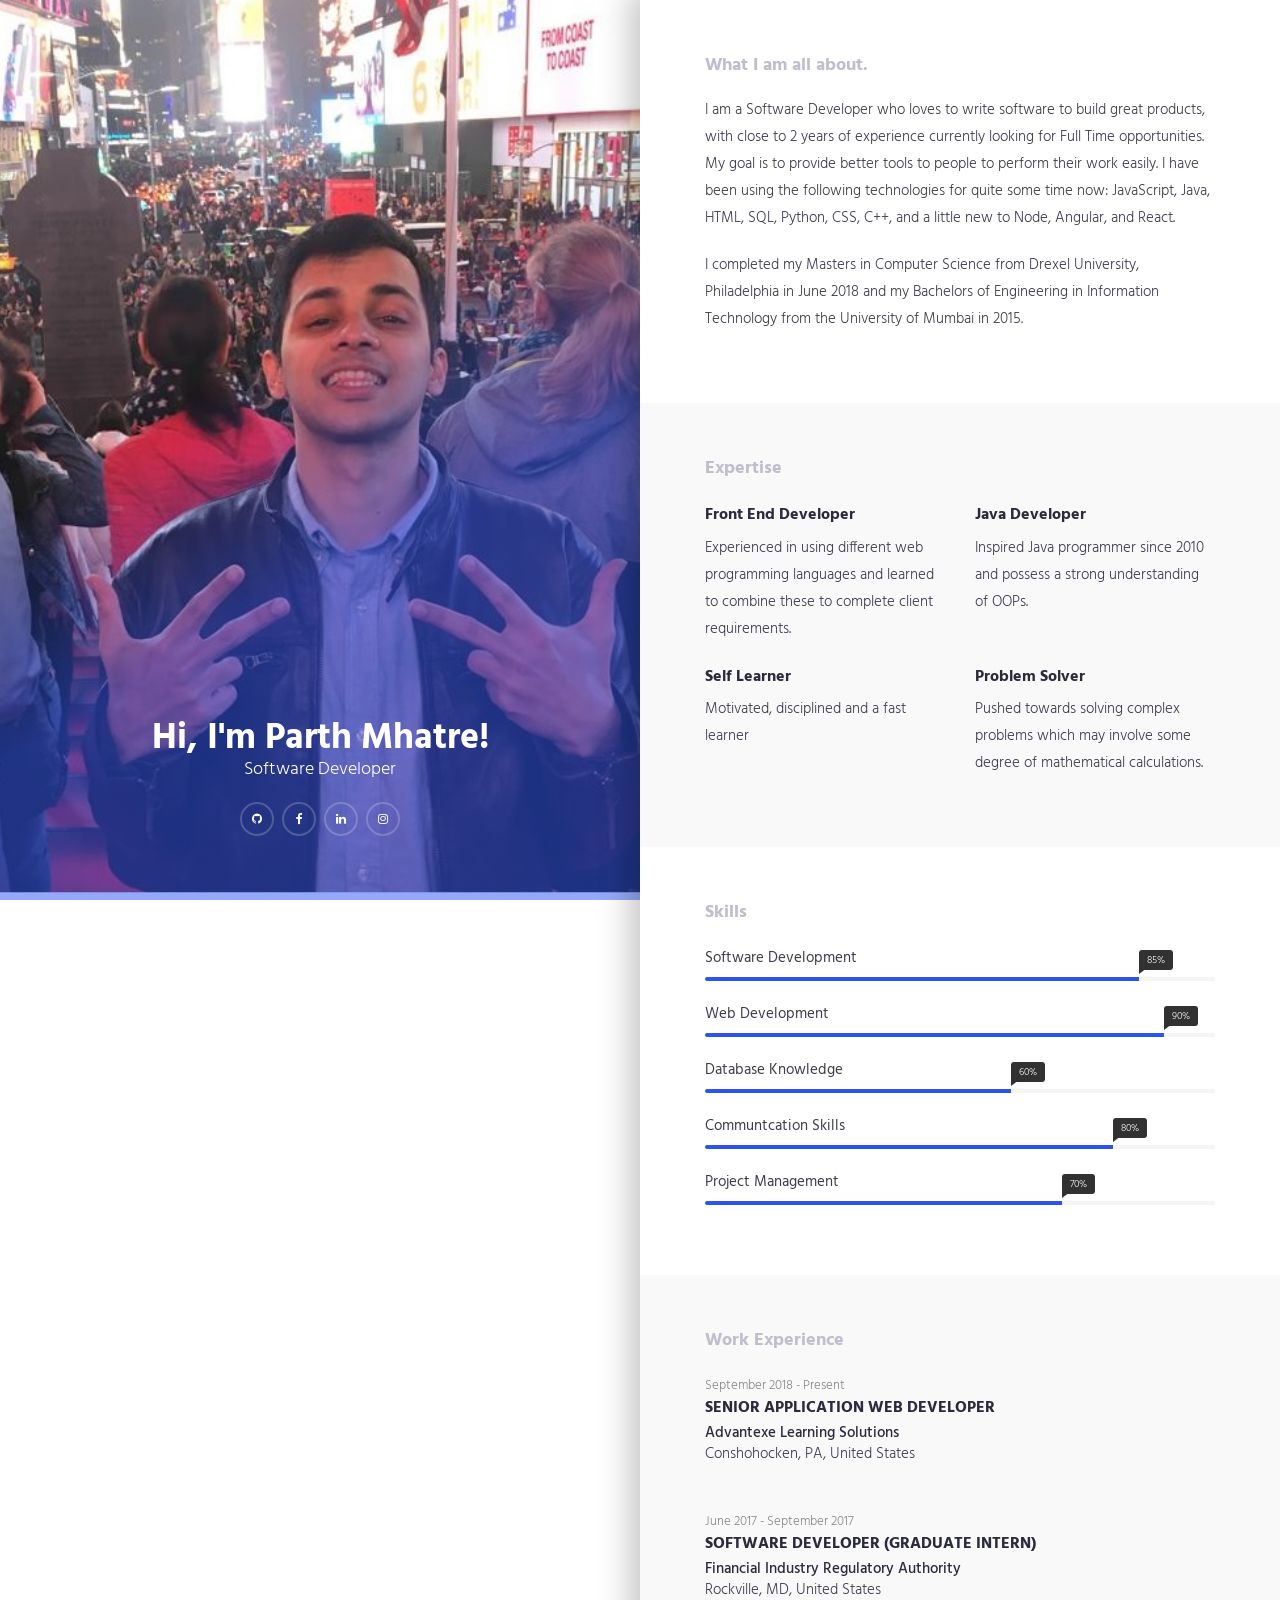
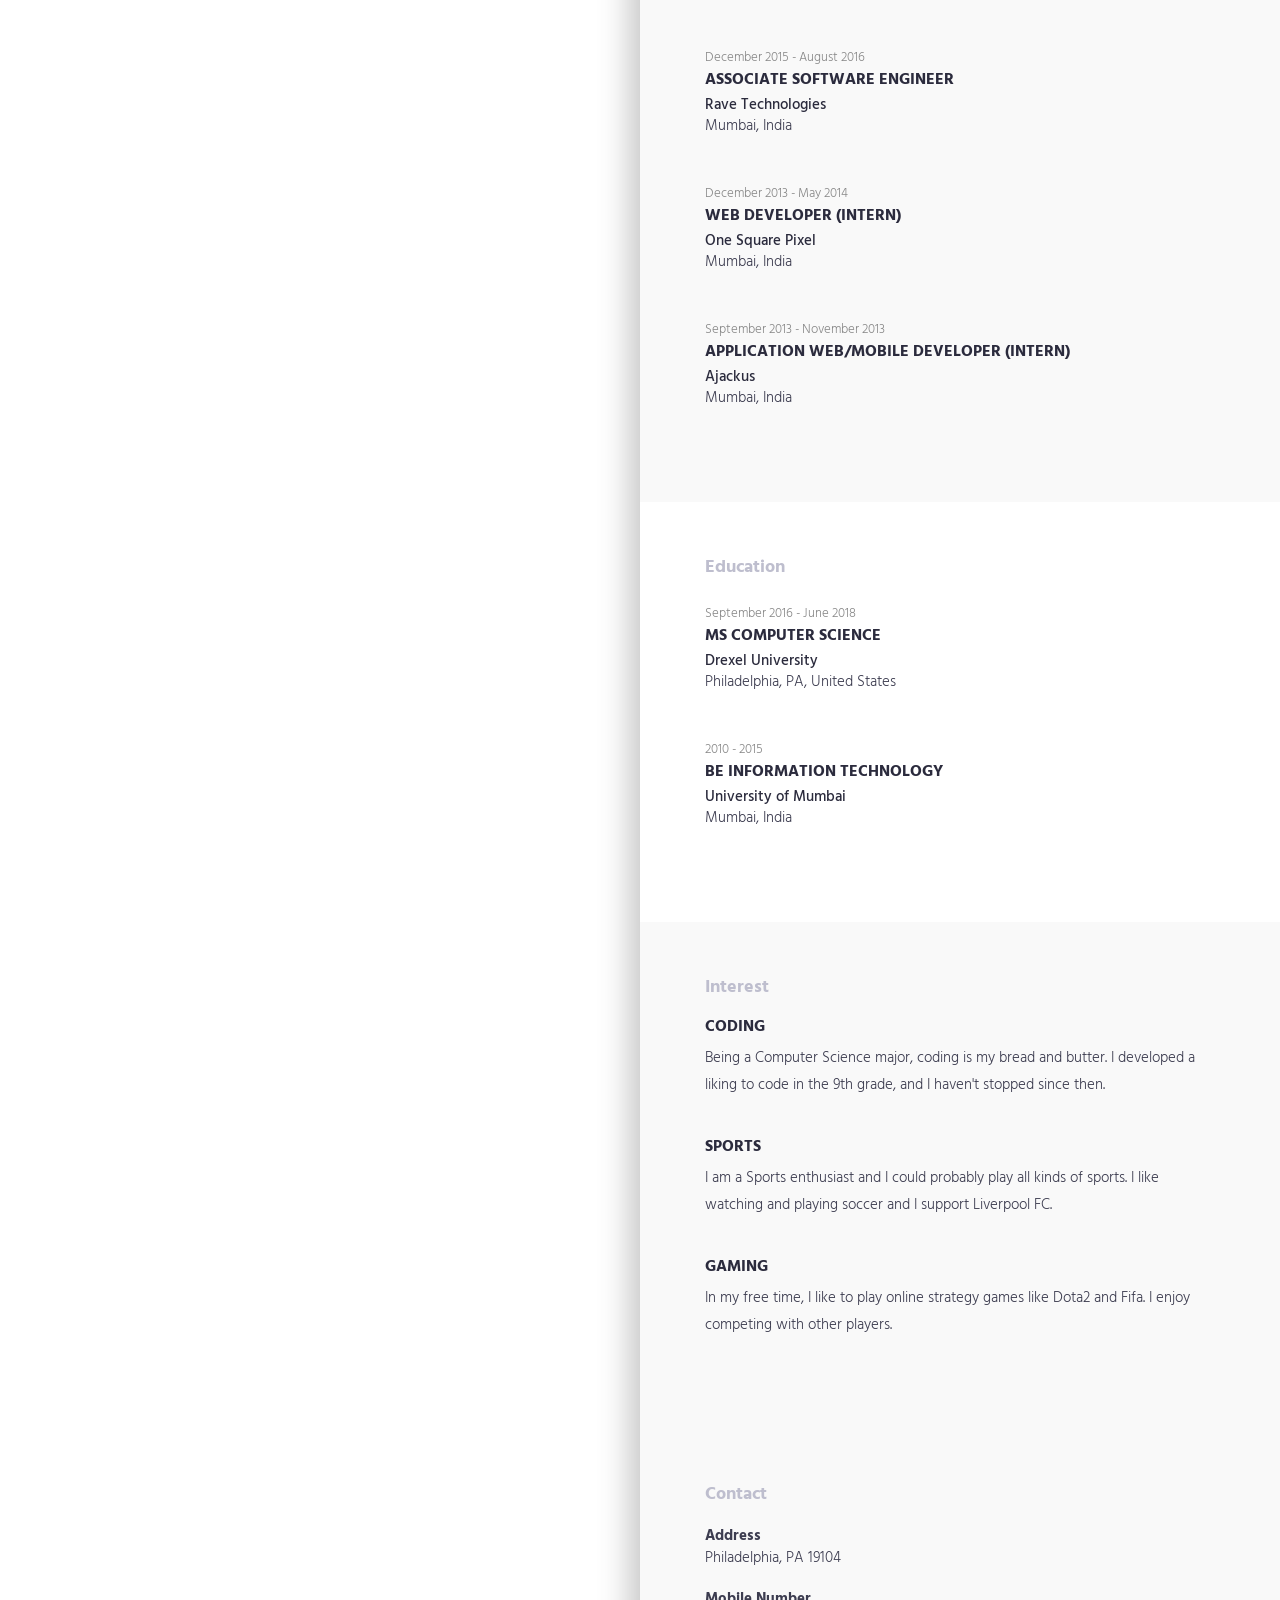
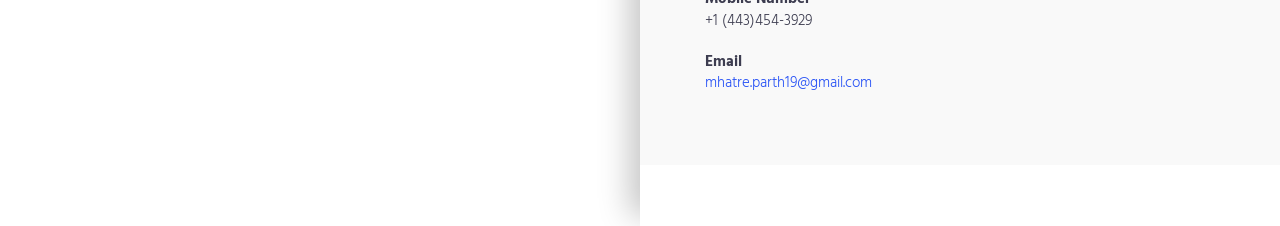
==== commit d0183080: "Update index.html" ====
--- a/index.html
+++ b/index.html
@@ -235,6 +235,13 @@
         <div class="row">
             <div class="col-md-12">
                 <div class="content-item">
+                    <small>September 2018 - Present</small>
+                    <h3>Senior Application Web Developer</h3>
+                    <h4>Advantexe Learning Solutions</h4>
+
+                    <p>Conshohocken, PA, United States</p>
+                </div>
+                <div class="content-item">
                     <small>June 2017 - September 2017</small>
                     <h3>Software Developer (Graduate Intern)</h3>
                     <h4>Financial Industry Regulatory Authority</h4>
@@ -412,4 +419,4 @@
 <script src="js/bootstrap.min.js"></script>
 <script src="js/scripts.js"></script>
 </body>
-</html>+</html>
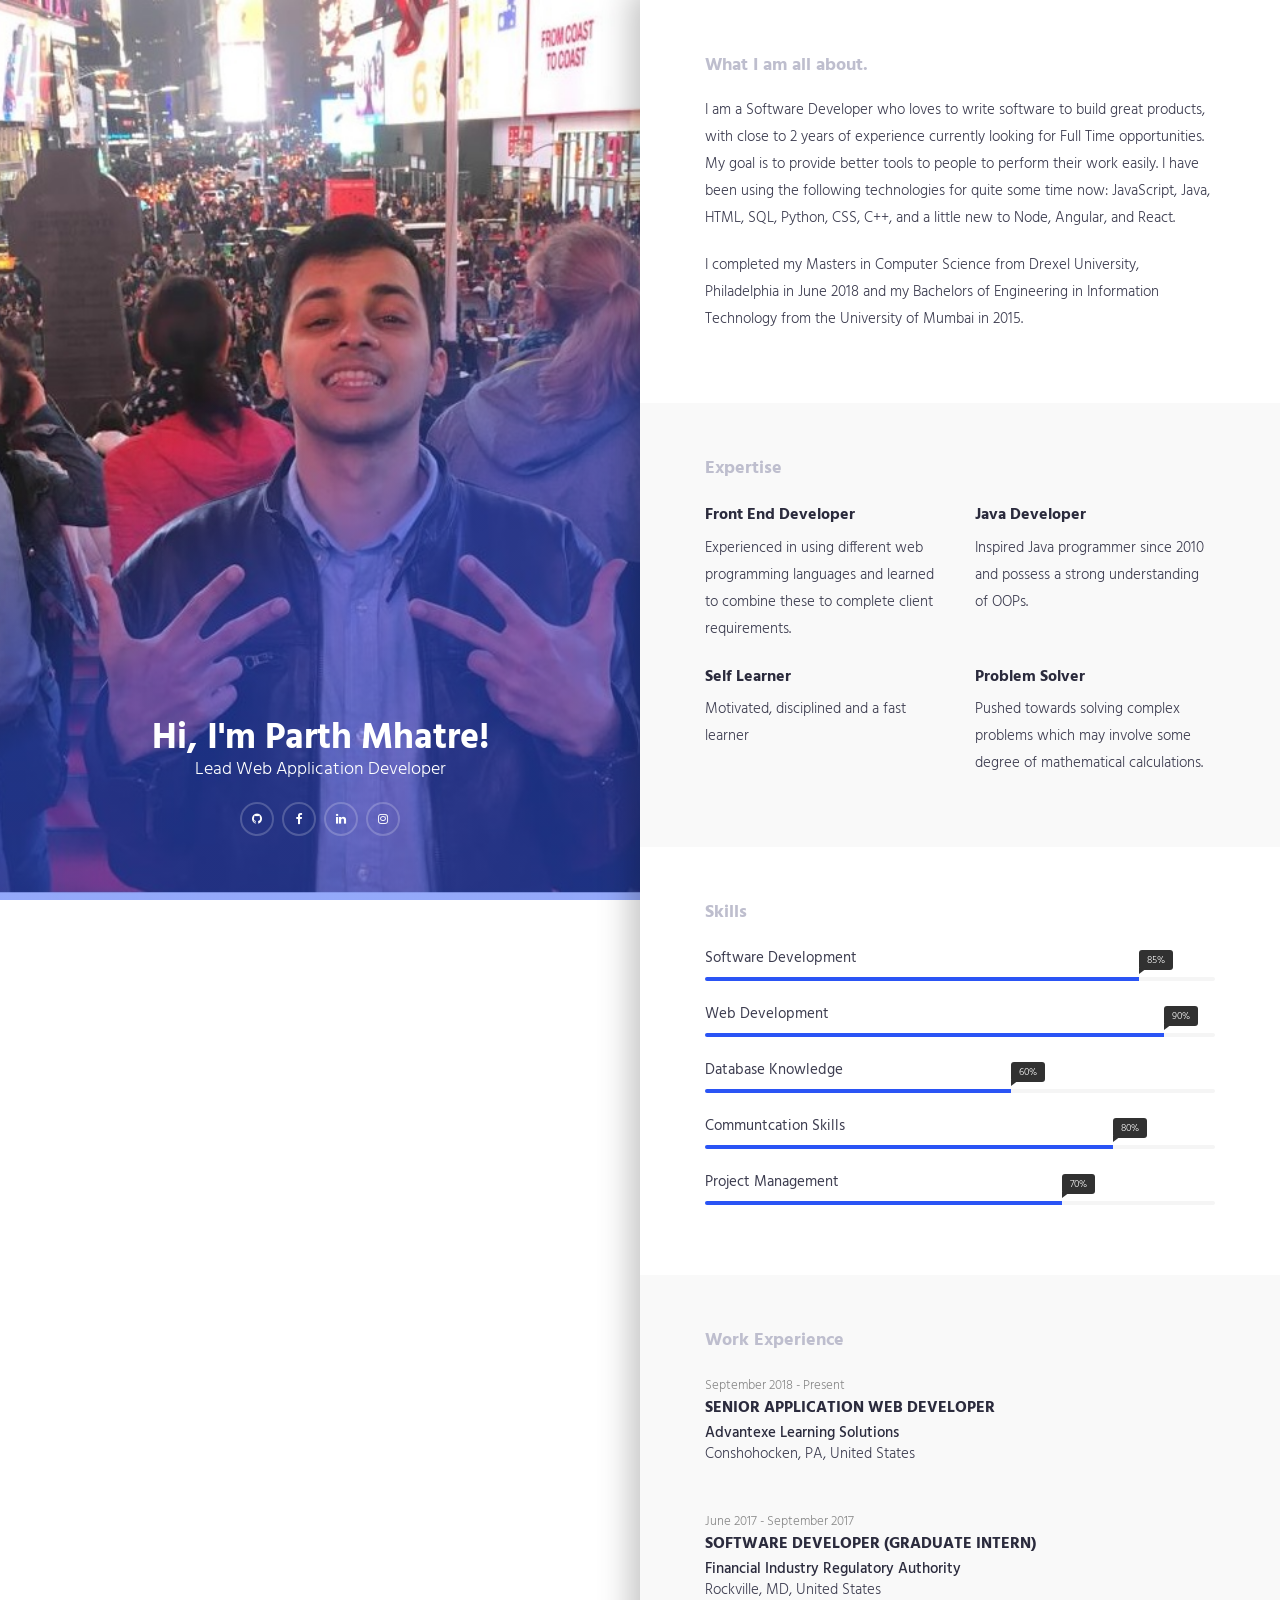
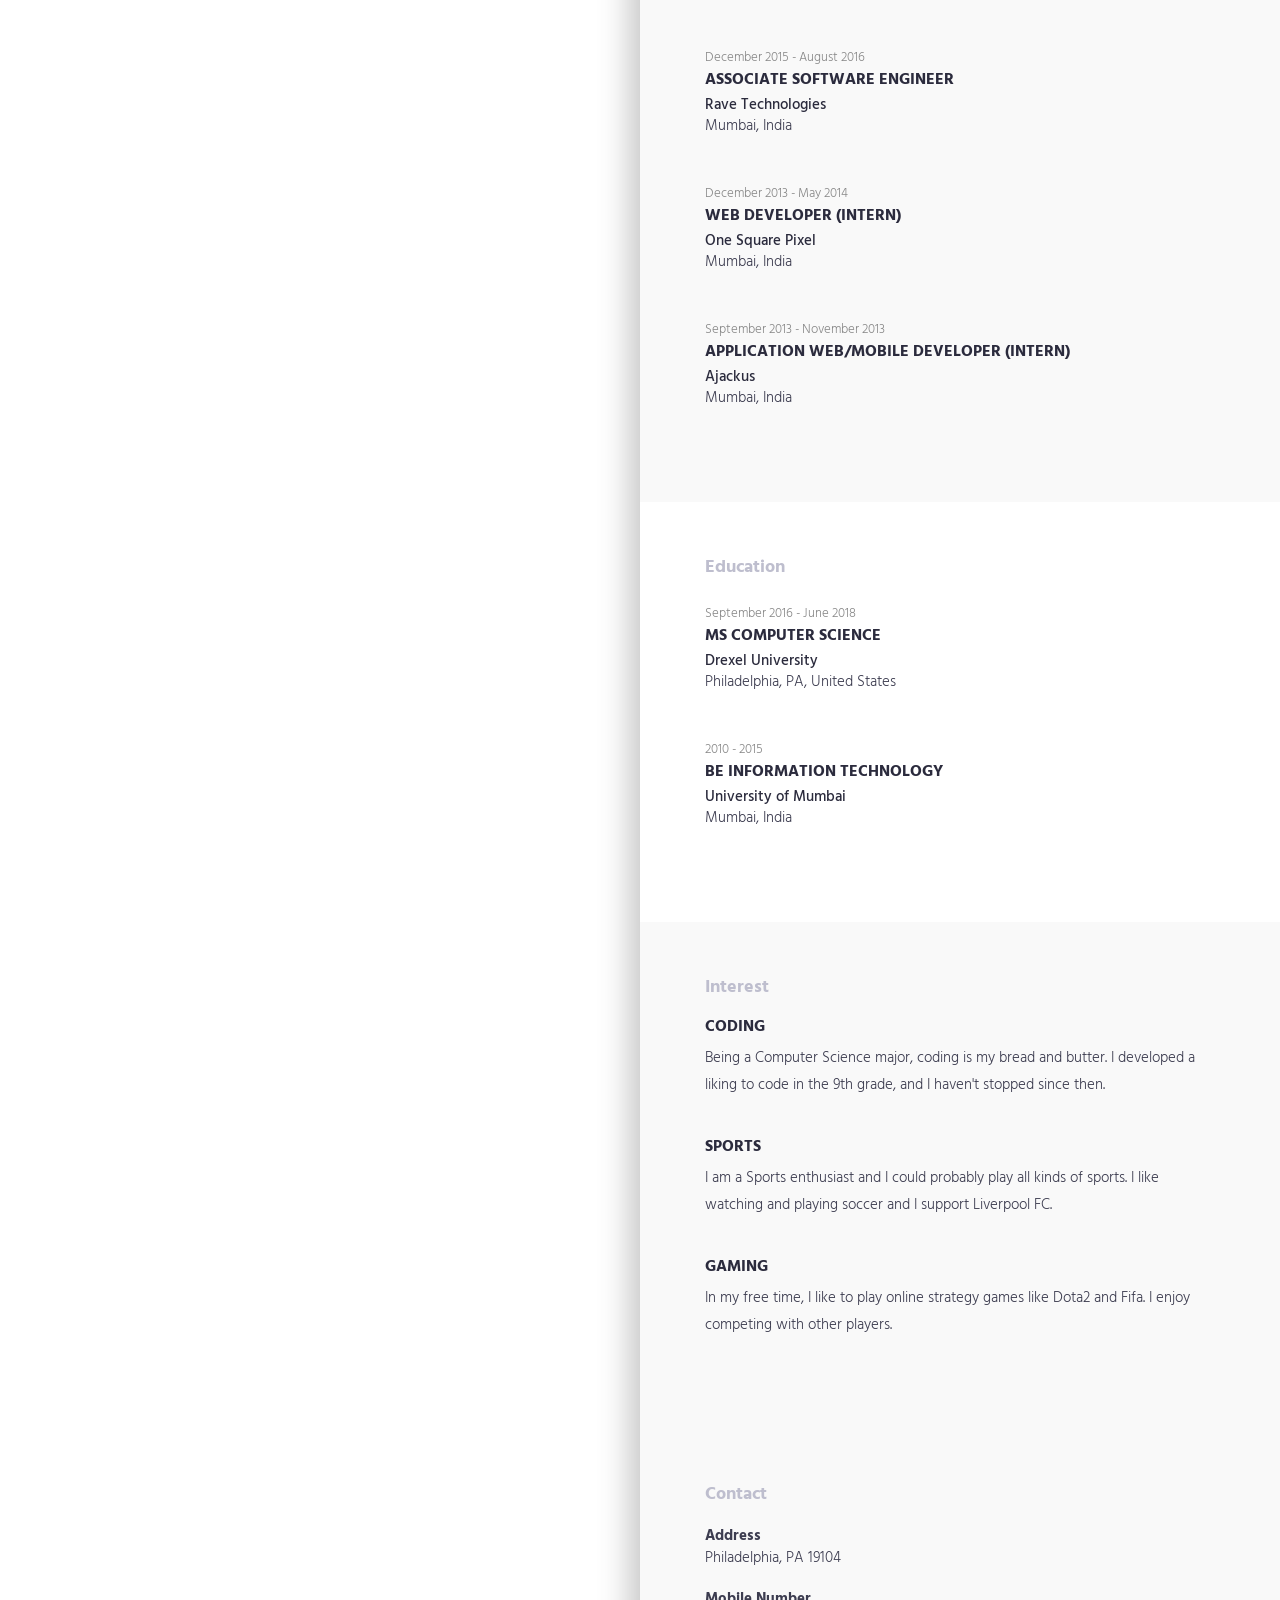
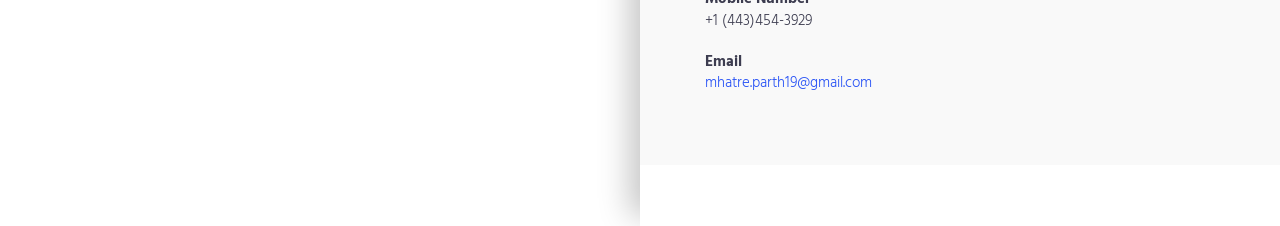
==== commit c34164f5: "Update index.html" ====
--- a/index.html
+++ b/index.html
@@ -54,7 +54,7 @@
         <div class="content text-center">
             <h1>Hi, I'm Parth Mhatre!</h1>
 
-            <p class="lead">Software Developer</p>
+            <p class="lead">Lead Web Application Developer</p>
             <ul class="social-icon">
                 <li><a href="https://www.github.com/parthmhatre"><i class="fa fa-github" aria-hidden="true"></i></a></li>
                 <li><a href="https://www.facebook.com/parth.mhatre"><i class="fa fa-facebook" aria-hidden="true"></i></a></li>
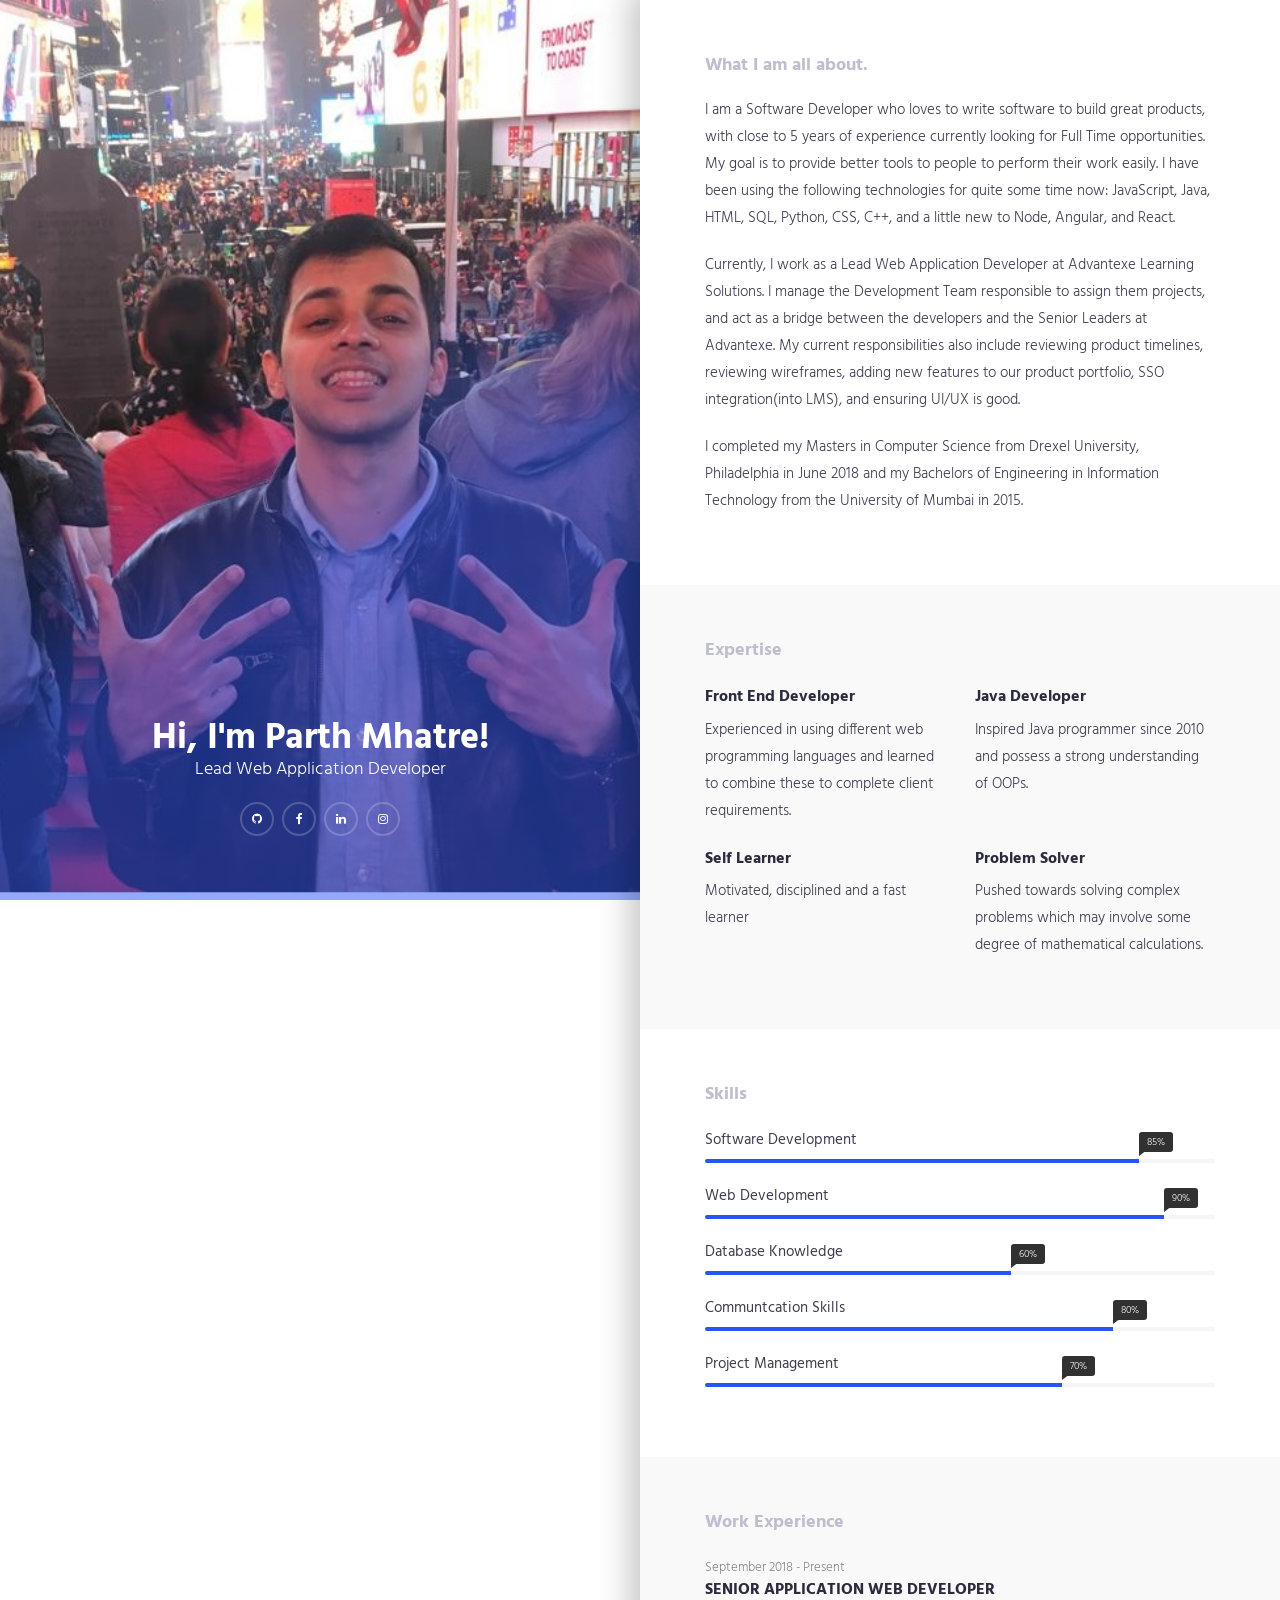
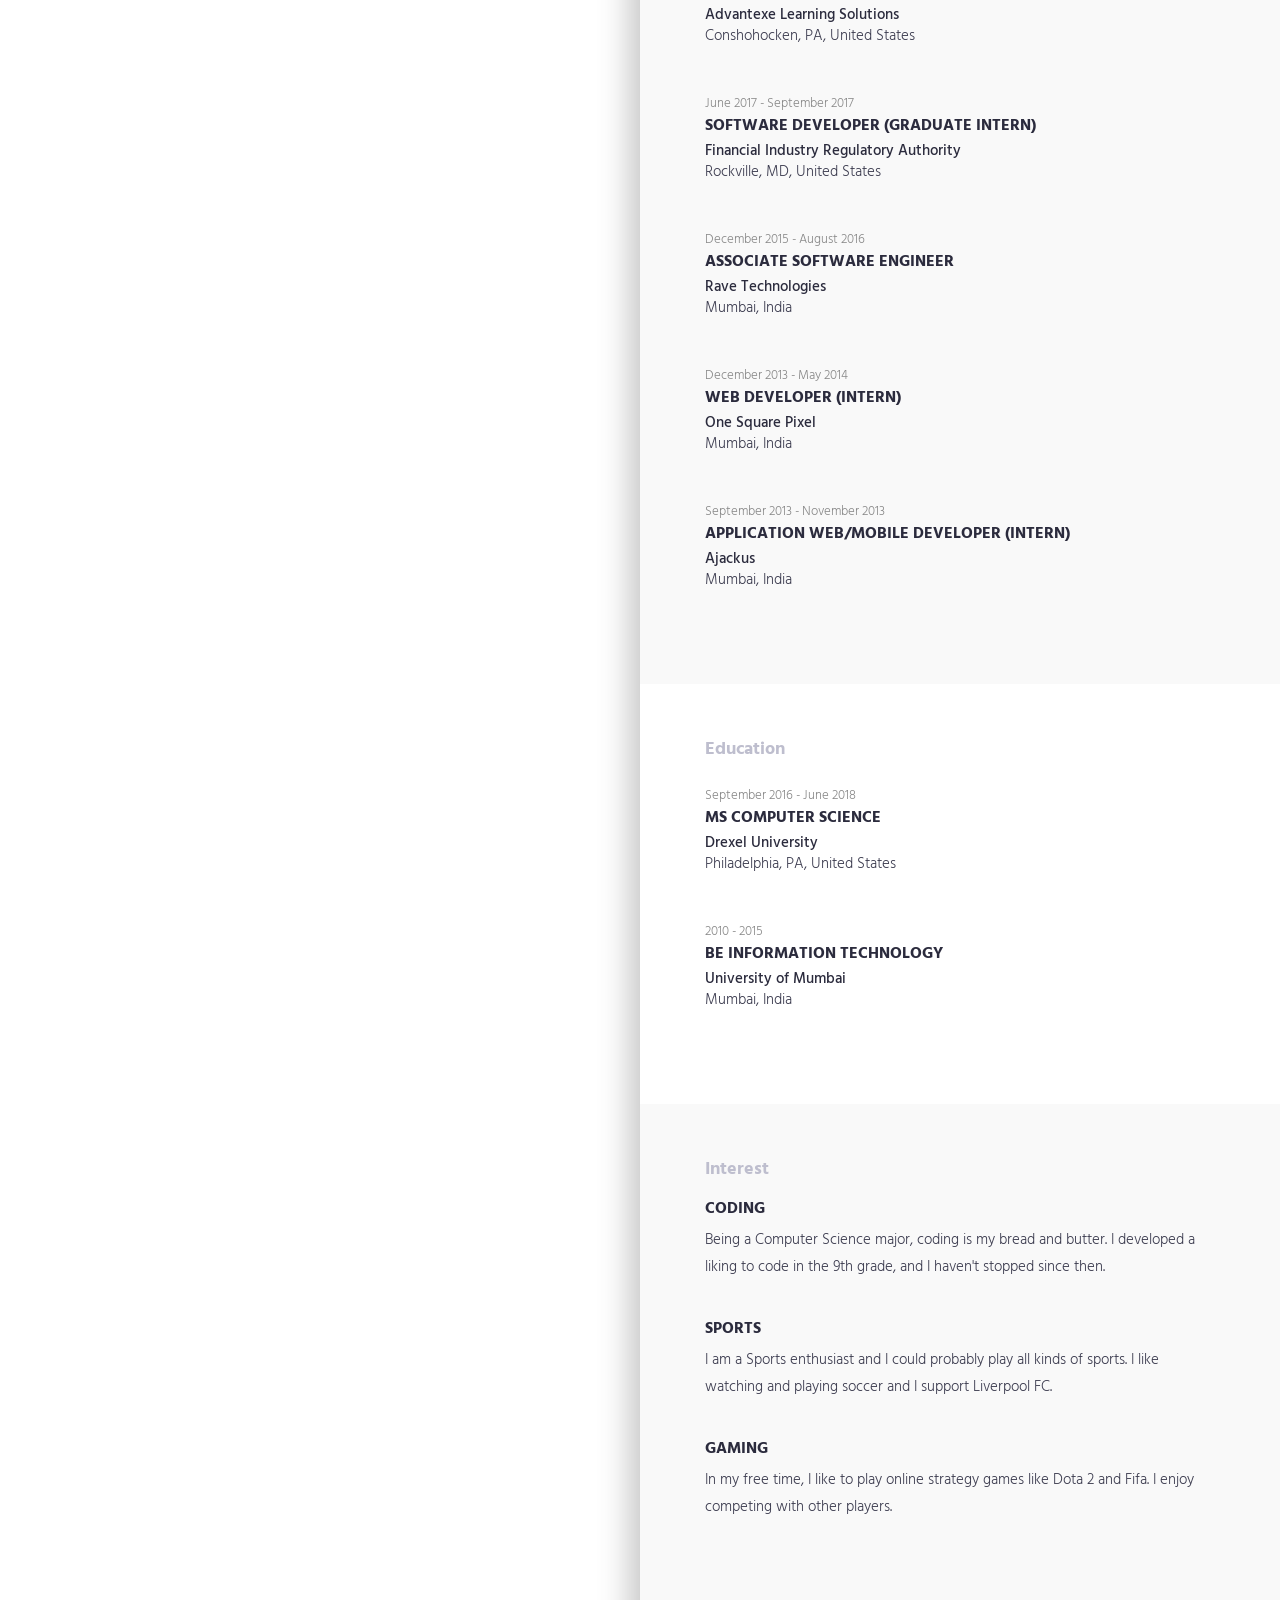
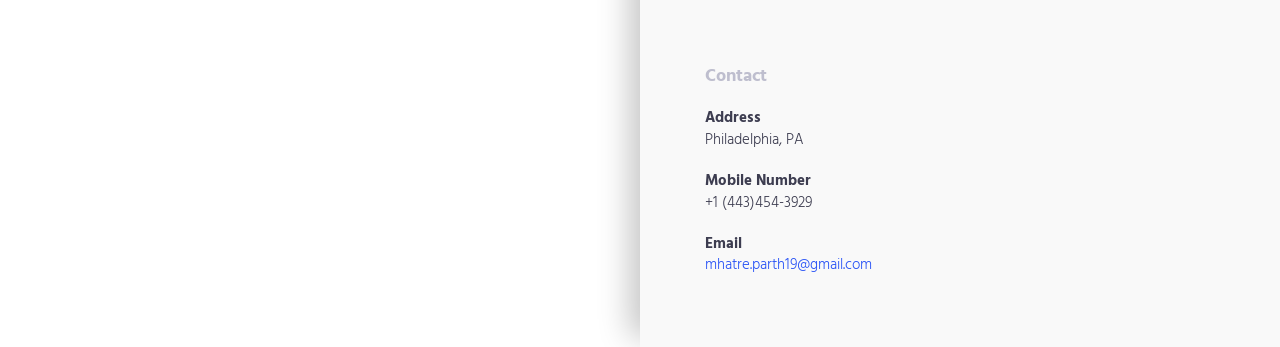
==== commit 7764c470: "Update index.html" ====
--- a/index.html
+++ b/index.html
@@ -78,14 +78,9 @@
                 </div>
             </div>
             <div class="col-md-12">
-                <p>
-                    I am a Software Developer who loves to write software to build great products, with close to 2 years of experience currently looking for Full Time opportunities. My goal is to provide better tools to people to perform their work easily. I have been using the following technologies for quite some time now: JavaScript, Java, HTML, SQL, Python, CSS, C++, and a little new to Node, Angular, and React. 
-
-                </p>
-
-                <p>
-                    I completed my Masters in Computer Science from Drexel University, Philadelphia in June 2018 and my Bachelors of Engineering in Information Technology from the University of Mumbai in 2015. 
-                </p>
+                <p>I am a Software Developer who loves to write software to build great products, with close to 5 years of experience currently looking for Full Time opportunities. My goal is to provide better tools to people to perform their work easily. I have been using the following technologies for quite some time now: JavaScript, Java, HTML, SQL, Python, CSS, C++, and a little new to Node, Angular, and React.</p>
+                <p>Currently, I work as a Lead Web Application Developer at Advantexe Learning Solutions. I manage the Development Team responsible to assign them projects, and act as a bridge between the developers and the Senior Leaders at Advantexe. My current responsibilities also include reviewing product timelines, reviewing wireframes, adding new features to our product portfolio, SSO integration(into LMS), and ensuring UI/UX is good.</p>
+                <p>I completed my Masters in Computer Science from Drexel University, Philadelphia in June 2018 and my Bachelors of Engineering in Information Technology from the University of Mumbai in 2015.</p>
             </div>
         </div>
     </div>
@@ -346,7 +341,7 @@
                 <div class="content-item">
                     <h3>Gaming</h3>
 
-                    <p>In my free time, I like to play online strategy games like Dota2 and Fifa. I enjoy competing with other players. </p>
+                    <p>In my free time, I like to play online strategy games like Dota 2 and Fifa. I enjoy competing with other players. </p>
                 </div>
 
             </div>
@@ -371,7 +366,7 @@
             <div class="col-md-12">
                 <address>
                     <strong>Address</strong><br>
-                    Philadelphia, PA 19104
+                    Philadelphia, PA
                 </address>
                 <address>
                     <strong>Mobile Number</strong><br>
@@ -390,21 +385,6 @@
 </section>
 <!--.section-contact-->
 
-<footer class="footer">
-    <div class="copyright-section">
-        <div class="container-fluid">
-            <div class="row">
-                <div class="col-md-12">
-                    
-                </div>
-            </div>
-            <!--.row-->
-        </div>
-        <!-- .container-fluid -->
-    </div>
-    <!-- .copyright-section -->
-</footer>
-<!-- .footer -->
 </div>
 <!-- .right-col-block -->
 </div>
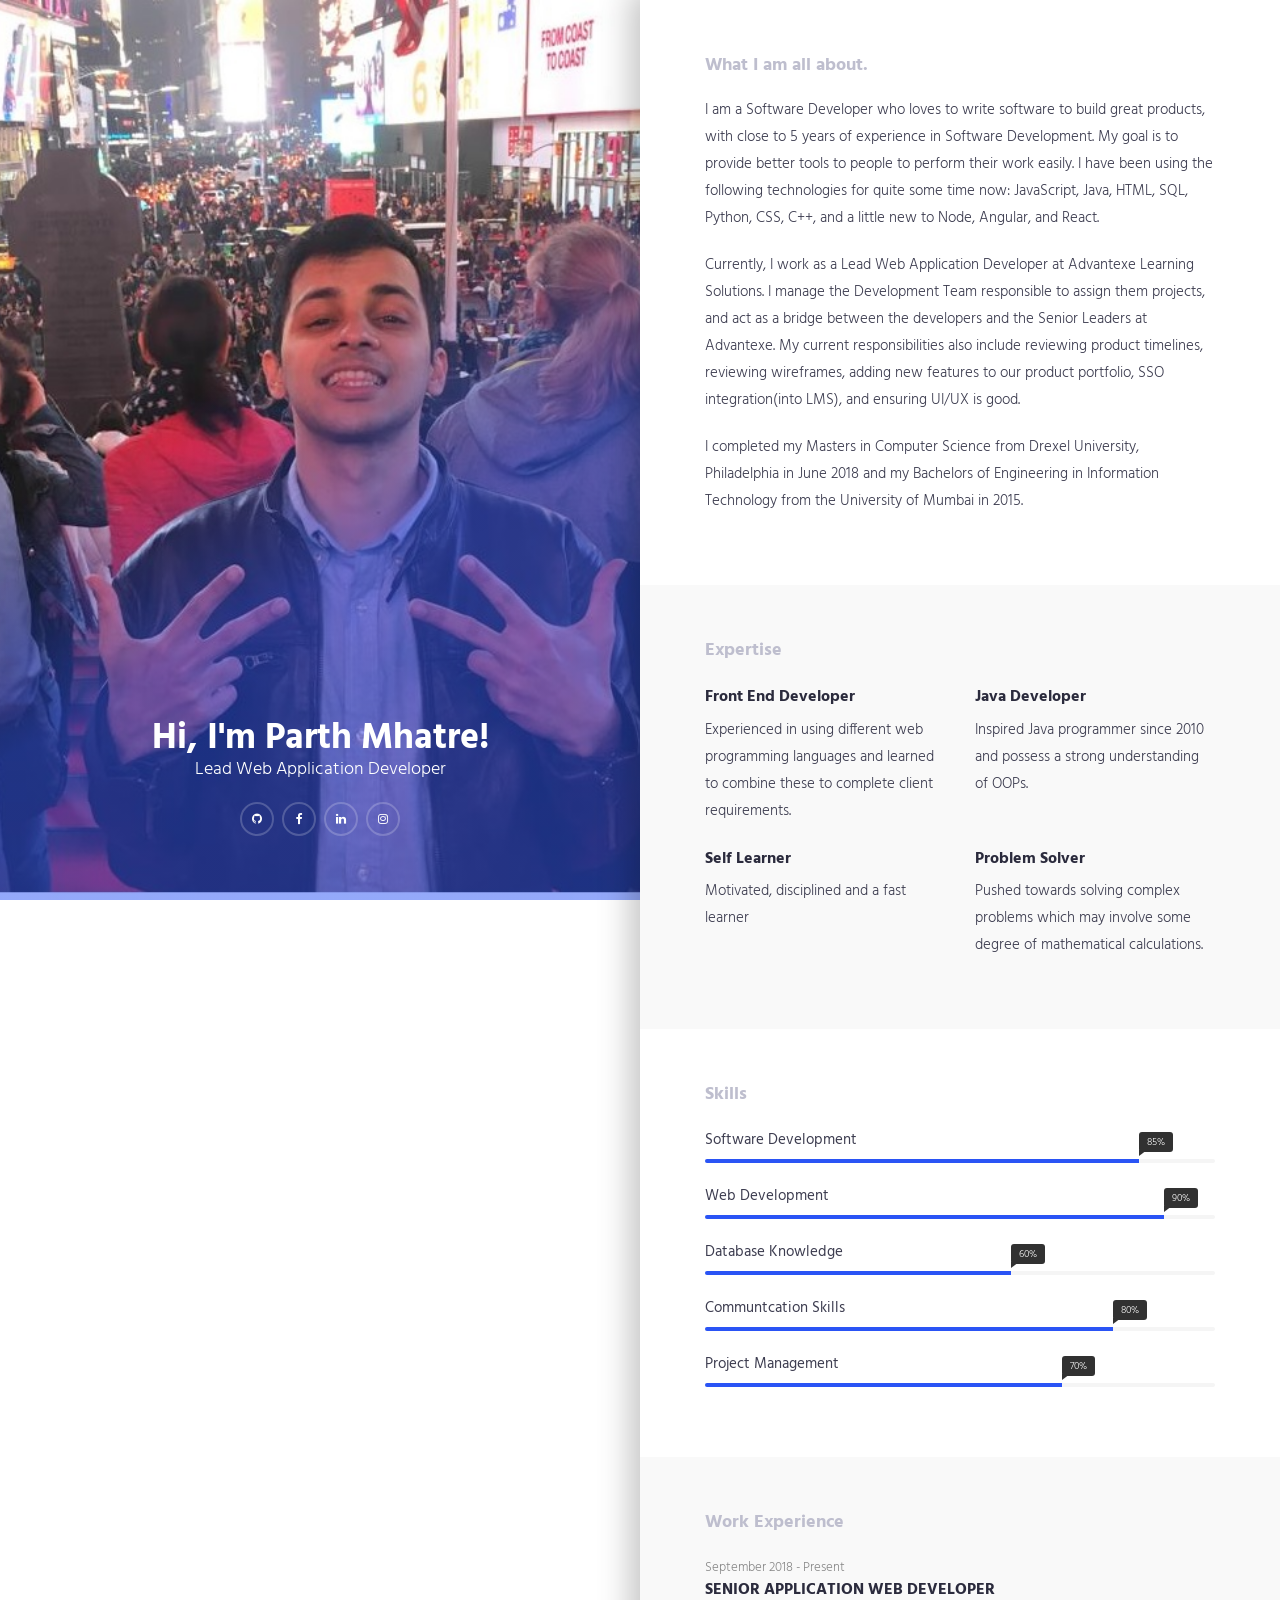
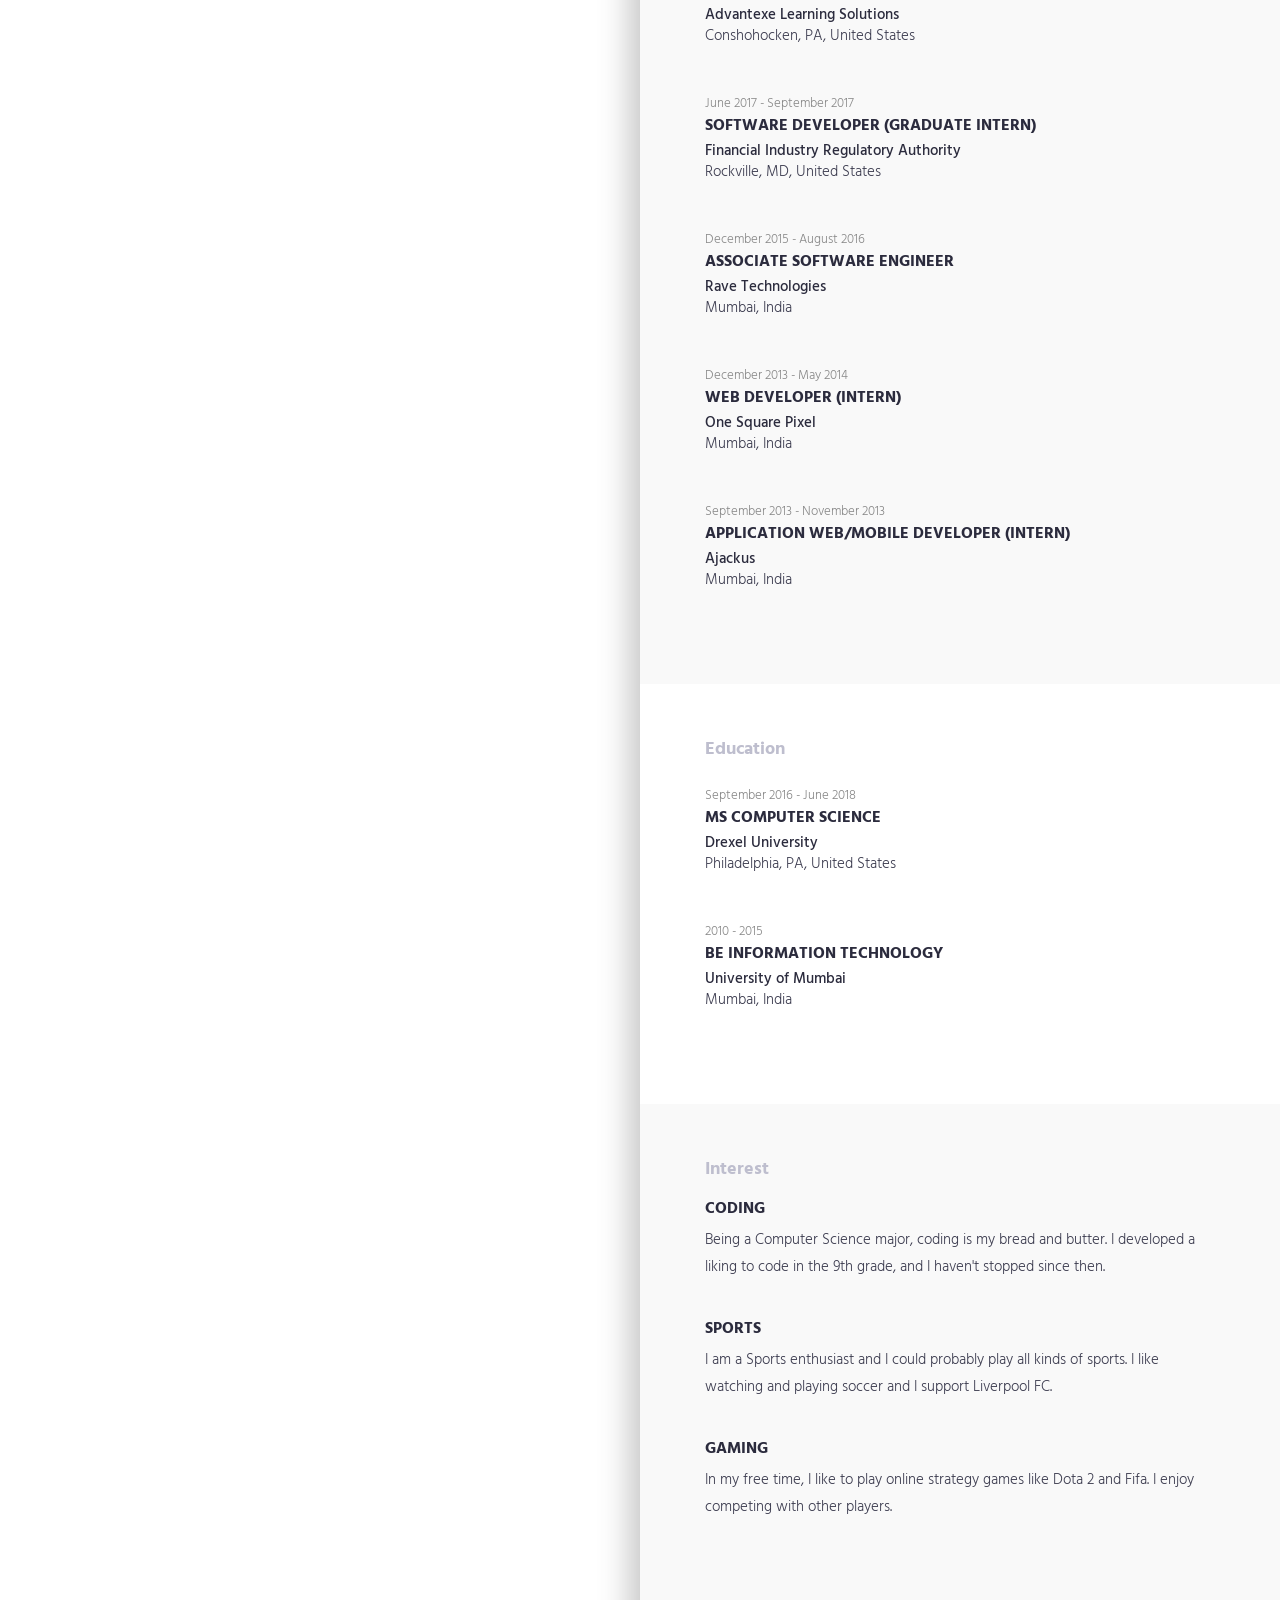
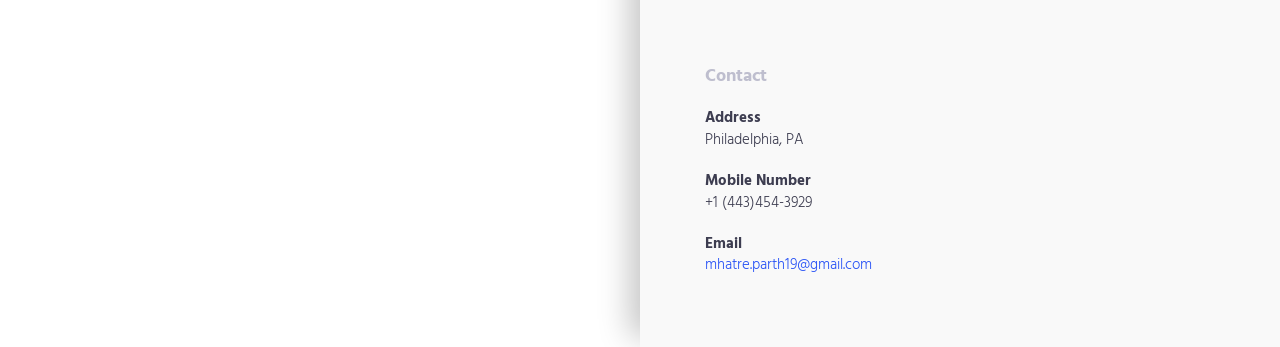
==== commit d21e64a3: "Update index.html" ====
--- a/index.html
+++ b/index.html
@@ -78,7 +78,7 @@
                 </div>
             </div>
             <div class="col-md-12">
-                <p>I am a Software Developer who loves to write software to build great products, with close to 5 years of experience currently looking for Full Time opportunities. My goal is to provide better tools to people to perform their work easily. I have been using the following technologies for quite some time now: JavaScript, Java, HTML, SQL, Python, CSS, C++, and a little new to Node, Angular, and React.</p>
+                <p>I am a Software Developer who loves to write software to build great products, with close to 5 years of experience in Software Development. My goal is to provide better tools to people to perform their work easily. I have been using the following technologies for quite some time now: JavaScript, Java, HTML, SQL, Python, CSS, C++, and a little new to Node, Angular, and React.</p>
                 <p>Currently, I work as a Lead Web Application Developer at Advantexe Learning Solutions. I manage the Development Team responsible to assign them projects, and act as a bridge between the developers and the Senior Leaders at Advantexe. My current responsibilities also include reviewing product timelines, reviewing wireframes, adding new features to our product portfolio, SSO integration(into LMS), and ensuring UI/UX is good.</p>
                 <p>I completed my Masters in Computer Science from Drexel University, Philadelphia in June 2018 and my Bachelors of Engineering in Information Technology from the University of Mumbai in 2015.</p>
             </div>
